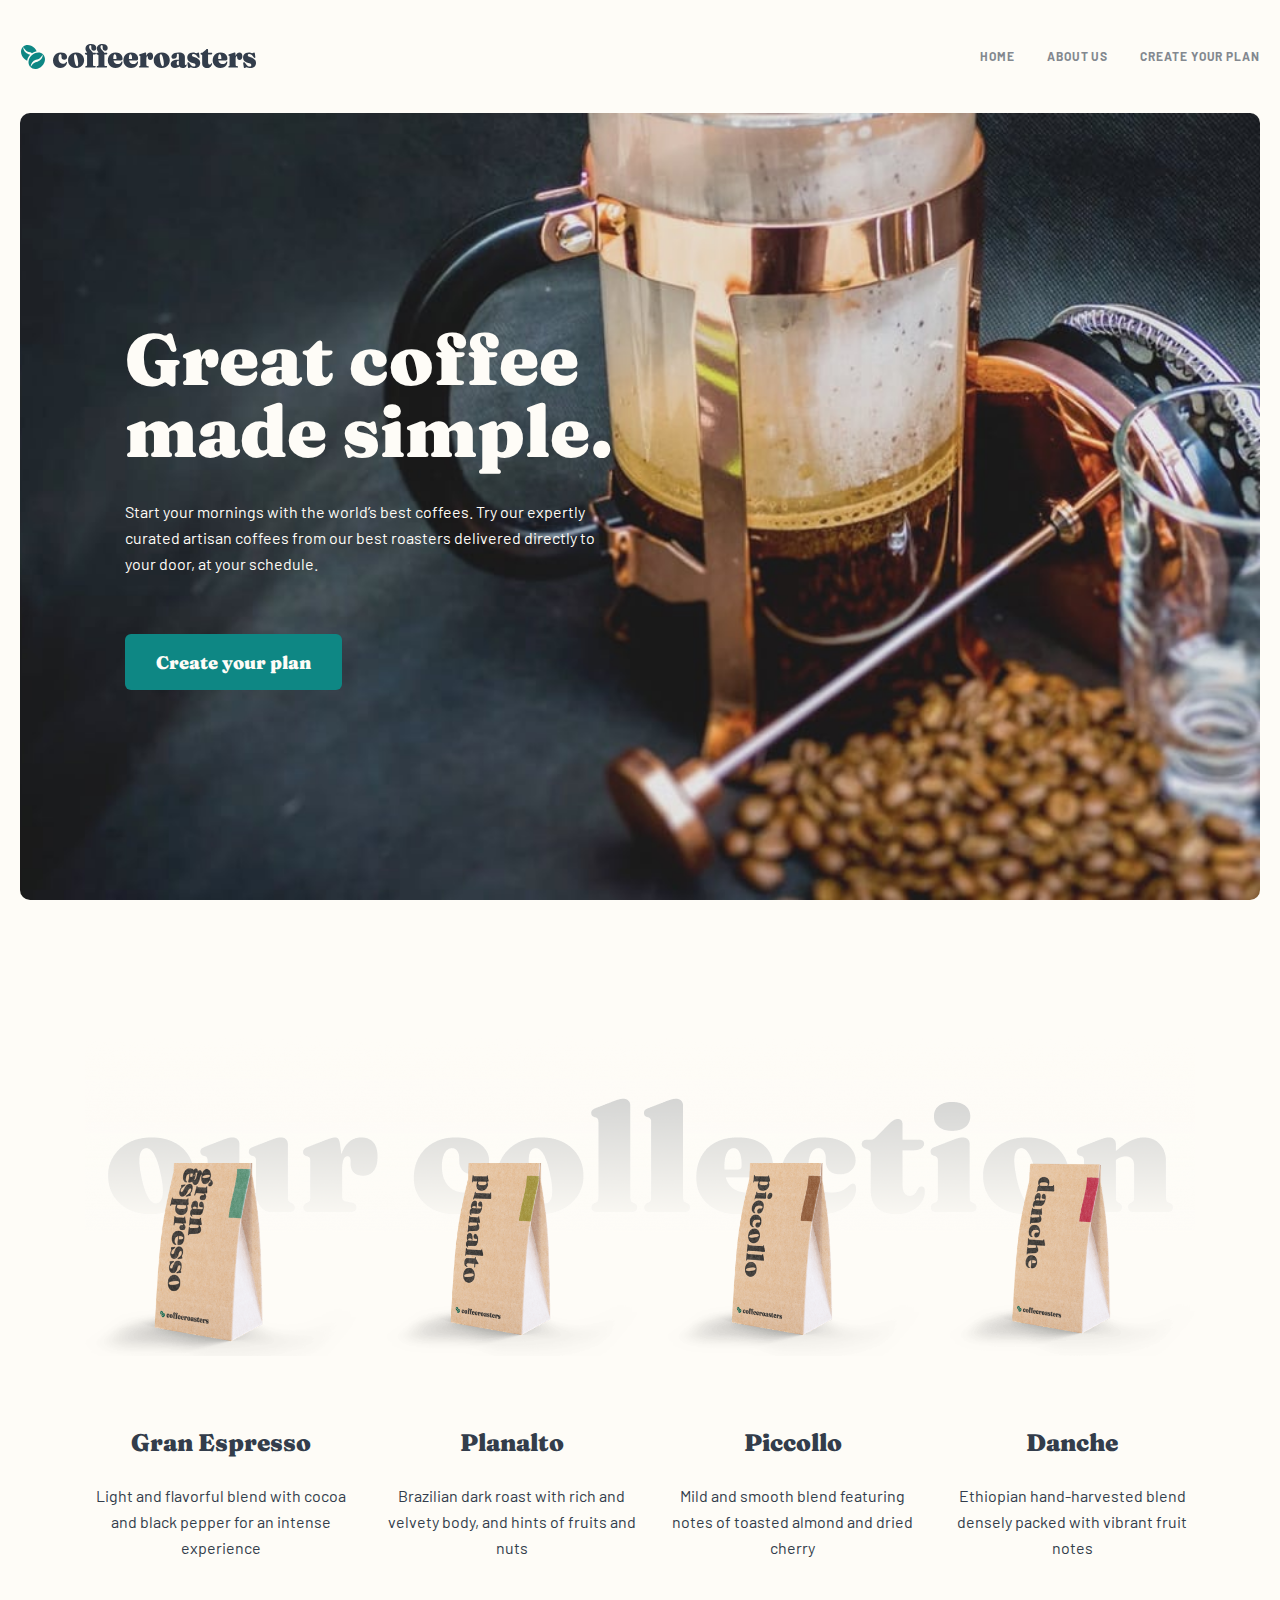
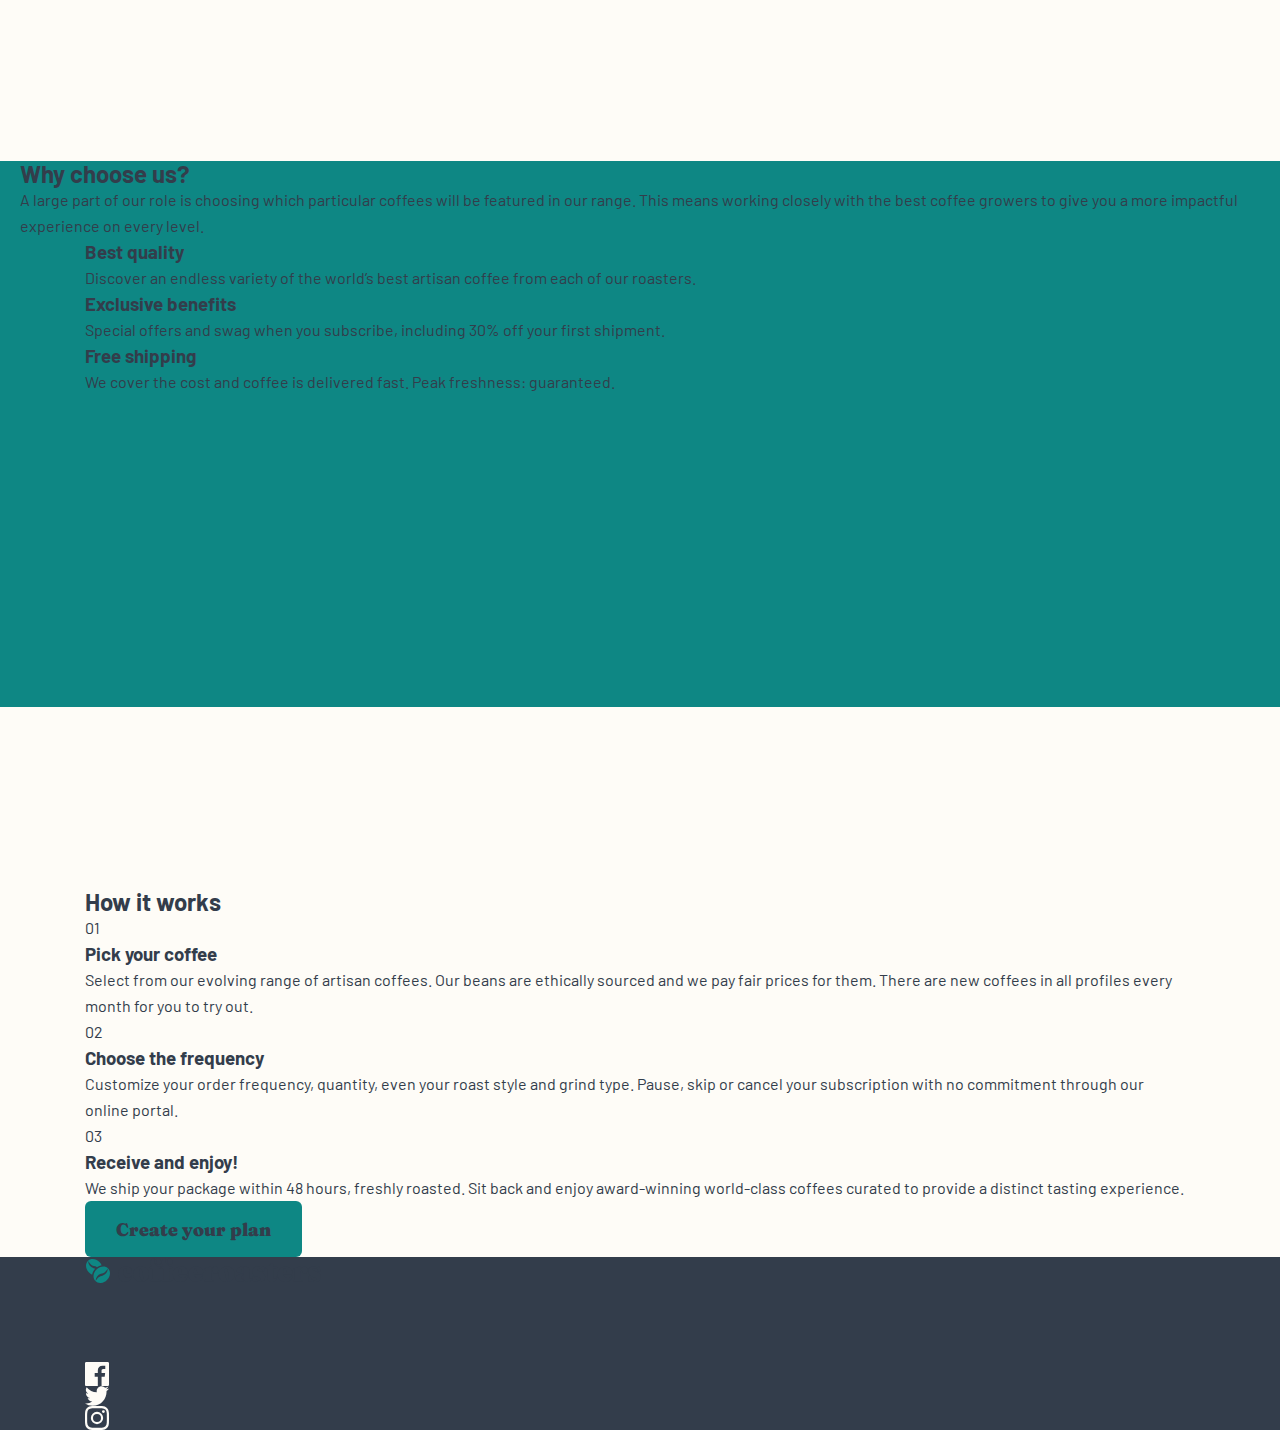
==== index.html @ e3c02602 "Початок роботи над desctop" ====
<!DOCTYPE html>
<html lang="en">
<head>
  <meta charset="UTF-8">
  <meta name="viewport" content="width=device-width, initial-scale=1.0">
  <title>Pershina Juliia | Coffeeroasters subscription site</title>
  <link rel="stylesheet" href="./css/reset.css">
  <link rel="stylesheet" href="./css/home-desctop.css">
  <link rel="stylesheet" href="./css/home-tablet.css">
  <link rel="stylesheet" href="./css/home-mobile.css">
</head>
<body>
  <header>
    <div class="header-top">
      <div><a href="#"><img src="./assets/shared/desktop/logo.svg" alt="logo coffeeroasters"></a></div>
      <nav>
        <ul>
          <li><a href="#">Home</a></li>
          <li><a href="#">About us</a></li>
          <li><a href="#">Create your plan</a></li>
        </ul>
      </nav>
    </div>
  
    <div class="header-home container-out">
      <div class="header-home-text">
        <div>
          <h1>Great coffee made simple.</h1>
        
          <p>
            Start your mornings with the world’s best coffees. Try our expertly curated artisan 
            coffees from our best roasters delivered directly to your door, at your schedule.
          </p>
        </div>
      
        <a href="#" class="button">Create your plan</a>
      </div>
    </div>
  </header>

  <main>
    <section class="collection container-in">
      <h2>Our collection</h2>
    
      <div class="collection-items">
        <div class="collection-item">
          <img src="./assets/home/desktop/image-gran-espresso.png" alt="А pack of coffee gran espresso">
          <div>
            <h3>Gran Espresso</h3>
            <p>Light and flavorful blend with cocoa and black pepper for an intense experience</p>
          </div>
        </div>
      
        <div class="collection-item">
          <img src="./assets/home/desktop/image-planalto.png" alt="А pack of coffee planalto">
          <div>
            <h3>Planalto</h3>
            <p>Brazilian dark roast with rich and velvety body, and hints of fruits and nuts</p>
          </div>
        </div>
      
        <div class="collection-item">
          <img src="./assets/home/desktop/image-piccollo.png" alt="А pack of coffee piccollo">
          <div>
            <h3>Piccollo</h3>
            <p>Mild and smooth blend featuring notes of toasted almond and dried cherry</p>
          </div>
        </div>
      
        <div class="collection-item">
          <img src="./assets/home/desktop/image-danche.png" alt="А pack of coffee danche">
          <div>
            <h3>Danche</h3>
            <p>Ethiopian hand-harvested blend densely packed with vibrant fruit notes</p>
          </div>
        </div>
      </div>
    </section>
  
    <section class="choose container-out">
      <div class="choose-head">
        <h2>Why choose us?</h2>
      
        <p>
          A large part of our role is choosing which particular coffees will be featured 
          in our range. This means working closely with the best coffee growers to give 
          you a more impactful experience on every level.
        </p>
      </div>
    
      <div class="choose-items container-in">
        <div>
          <h3>Best quality</h3>
          <p>Discover an endless variety of the world’s best artisan coffee from each of our roasters.</p>
        </div>
      
        <div>
          <h3>Exclusive benefits</h3>
          <p>Special offers and swag when you subscribe, including 30% off your first shipment.</p>
        </div>
      
        <div>
          <h3>Free shipping</h3> 
          <p>We cover the cost and coffee is delivered fast. Peak freshness: guaranteed.</p>
        </div>
      </div>
    </section>
  
    <section class="works container-in">
      <div class="works-head">
        <h2>How it works</h2>
        <div></div>
      </div>
    
      <div class="works-items">
        <div>
          <p class="item-number">01</p>
          <h3>Pick your coffee</h3>
          <p class="item-text">
            Select from our evolving range of artisan coffees. Our beans are ethically 
            sourced and we pay fair prices for them. There are new coffees in all profiles 
            every month for you to try out.
          </p>
        </div>
      
        <div>
          <p class="item-number">02</p>
          <h3>Choose the frequency</h3>
          <p class="item-text">
            Customize your order frequency, quantity, even your roast style and grind type. 
            Pause, skip or cancel your subscription with no commitment through our online portal.
          </p>
        </div>
      
        <div>
          <p class="item-number">03</p>
          <h3>Receive and enjoy!</h3>
          <p class="item-text">
            We ship your package within 48 hours, freshly roasted. Sit back and enjoy award-winning 
            world-class coffees curated to provide a distinct tasting experience.
          </p>
        </div>
      </div>
    
      <a href="#" class="button">Create your plan</a>
    </section>
  </main>

  <footer class="container-out ">
    <div class="container-in">
      <div><a href="#"><img src="./assets/shared/desktop/logo.svg" alt="logo coffeeroasters"></a></div>
      
        <ul>
          <li><a href="#">Home</a></li>
          <li><a href="#">About us</a></li>
          <li><a href="#">Create your plan</a></li>
        </ul>
  
        <div>
          <a href="#"><img src="./assets/shared/desktop/icon-facebook.svg" alt="logo facebook"></a>
          <a href="#"><img src="./assets/shared/desktop/icon-twitter.svg" alt="logo twitter"></a>
          <a href="#"><img src="./assets/shared/desktop/icon-instagram.svg" alt="logo instagram"></a>
        </div>
    </div>
  </footer>
</body>
</html>
---- css/home-desctop.css ----
:root {
  --dark_cyan: #0e8784;
  --dark_grey_blue: #333d4b;
  --pale_orange: #fdd6ba;
  --light_cream: #fefcf7;
  --grey: #83888f;
}

/* fraunces-900 - latin */
@font-face {
  font-display: swap; /* Check https://developer.mozilla.org/en-US/docs/Web/CSS/@font-face/font-display for other options. */
  font-family: 'Fraunces';
  font-style: normal;
  font-weight: 900;
  src: url('../fonts/fraunces-v32-latin-900.woff2') format('woff2'),
    /* Chrome 36+, Opera 23+, Firefox 39+, Safari 12+, iOS 10+ */
      url('../fonts/fraunces-v32-latin-900.ttf') format('truetype'); /* Chrome 4+, Firefox 3.5+, IE 9+, Safari 3.1+, iOS 4.2+, Android Browser 2.2+ */
}
/* barlow-regular - latin */
@font-face {
  font-display: swap; /* Check https://developer.mozilla.org/en-US/docs/Web/CSS/@font-face/font-display for other options. */
  font-family: 'Barlow';
  font-style: normal;
  font-weight: 400;
  src: url('../fonts/barlow-v12-latin-regular.woff2') format('woff2'),
    /* Chrome 36+, Opera 23+, Firefox 39+, Safari 12+, iOS 10+ */
      url('../fonts/barlow-v12-latin-regular.ttf') format('truetype'); /* Chrome 4+, Firefox 3.5+, IE 9+, Safari 3.1+, iOS 4.2+, Android Browser 2.2+ */
}
/* barlow-700 - latin */
@font-face {
  font-display: swap; /* Check https://developer.mozilla.org/en-US/docs/Web/CSS/@font-face/font-display for other options. */
  font-family: 'Barlow';
  font-style: normal;
  font-weight: 700;
  src: url('../fonts/barlow-v12-latin-700.woff2') format('woff2'),
    /* Chrome 36+, Opera 23+, Firefox 39+, Safari 12+, iOS 10+ */
      url('../fonts/barlow-v12-latin-700.ttf') format('truetype'); /* Chrome 4+, Firefox 3.5+, IE 9+, Safari 3.1+, iOS 4.2+, Android Browser 2.2+ */
}

body {
  font-family: 'Barlow', sans-serif;
  background-color: var(--light_cream);
  color: var(--dark_grey_blue);
  font-size: 16px;
  font-style: normal;
  font-weight: 400;
  line-height: 26px;
}

.container-out {
  max-width: 1300px;
  padding-inline: 20px;
  background: var(--dark_grey_blue);
  margin-inline: auto;
}
.container-in {
  max-width: 1110px;
  margin-inline: auto;
}
.button {
  width: 217px;
  height: 56px;
  background-color: var(--dark_cyan);
  display: flex;
  justify-content: center;
  align-items: center;
  padding-inline: 10px;
  font-family: 'Fraunces', serif;
  font-size: 18px;
  font-weight: 900;
  line-height: 25px;
  border-radius: 6px;
  border: none;
  transition: background 250ms ease-in-out, transform 150ms ease;
  &:hover,
  &:active {
    background: #66d2cf;
  }
  &:active {
    transform: scale(0.99);
  }
}

header {
  max-width: 1300px;
  padding-inline: 20px;
  margin-inline: auto;
  min-height: 100vh;
  display: flex;
  flex-direction: column;
  margin-block-end: 136px;

  .header-top {
    display: flex;
    justify-content: space-between;
    min-height: 113px;
    align-items: center;
    ul {
      display: flex;
      gap: 32px;
      li {
        color: var(--grey);
        text-transform: uppercase;
        font-size: 12px;
        font-weight: 700;
        line-height: 15px;
        letter-spacing: 0.923px;
        transition: all 0.4s ease-in-out;
        &:hover {
          color: var(--dark_grey_blue);
        }
      }
    }
  }
  .header-home {
    color: var(--light_cream);
    height: 100%;
    flex-grow: 1;
    margin-inline: 0;
    border-radius: 10px;
    background-image: url(../assets/home/desktop/image-hero-coffeepress.jpg);
    background-repeat: no-repeat;
    background-size: cover;
    background-position: right bottom;
    display: flex;
    align-items: center;
    .header-home-text {
      width: 493px;
      height: 367px;
      margin-inline-start: 85px;
      display: flex;
      flex-direction: column;
      justify-content: space-between;
      div {
        display: flex;
        gap: 32px;
        flex-direction: column;
        h1 {
          font-family: 'Fraunces', serif;
          font-size: 72px;
          font-weight: 900;
          line-height: 72px;
        }
      }
    }
  }
}

.collection {
  margin-block-end: 200px;
  background-image: url(../assets/home/desktop/our-collection.png);
  background-repeat: no-repeat;
  min-height: 525px;
  display: flex;
  flex-direction: column;
  justify-content: space-between;
  h2 {
    color: transparent;
  }
  .collection-items {
    display: flex;
    gap: 30px;
    justify-content: space-between;
    img {
      width: 295px;
      height: 193px;
      object-fit: cover;
    }
    .collection-item {
      display: flex;
      flex-direction: column;
      height: 398px;
      justify-content: space-between;
      div {
        min-height: 134px;
        display: flex;
        flex-direction: column;
        justify-content: space-between;
        align-items: center;
        h3 {
          font-family: 'Fraunces', serif;
          font-size: 24px;
          font-weight: 900;
          line-height: 32px;
        }
        p {
          text-align: center;
          text-wrap: initial;
        }
      }
    }
  }
}

.choose {
  min-height: 728px;
  background-image: linear-gradient(
    var(--dark_cyan) 75%,
    var(--light_cream) 25%
  );

}
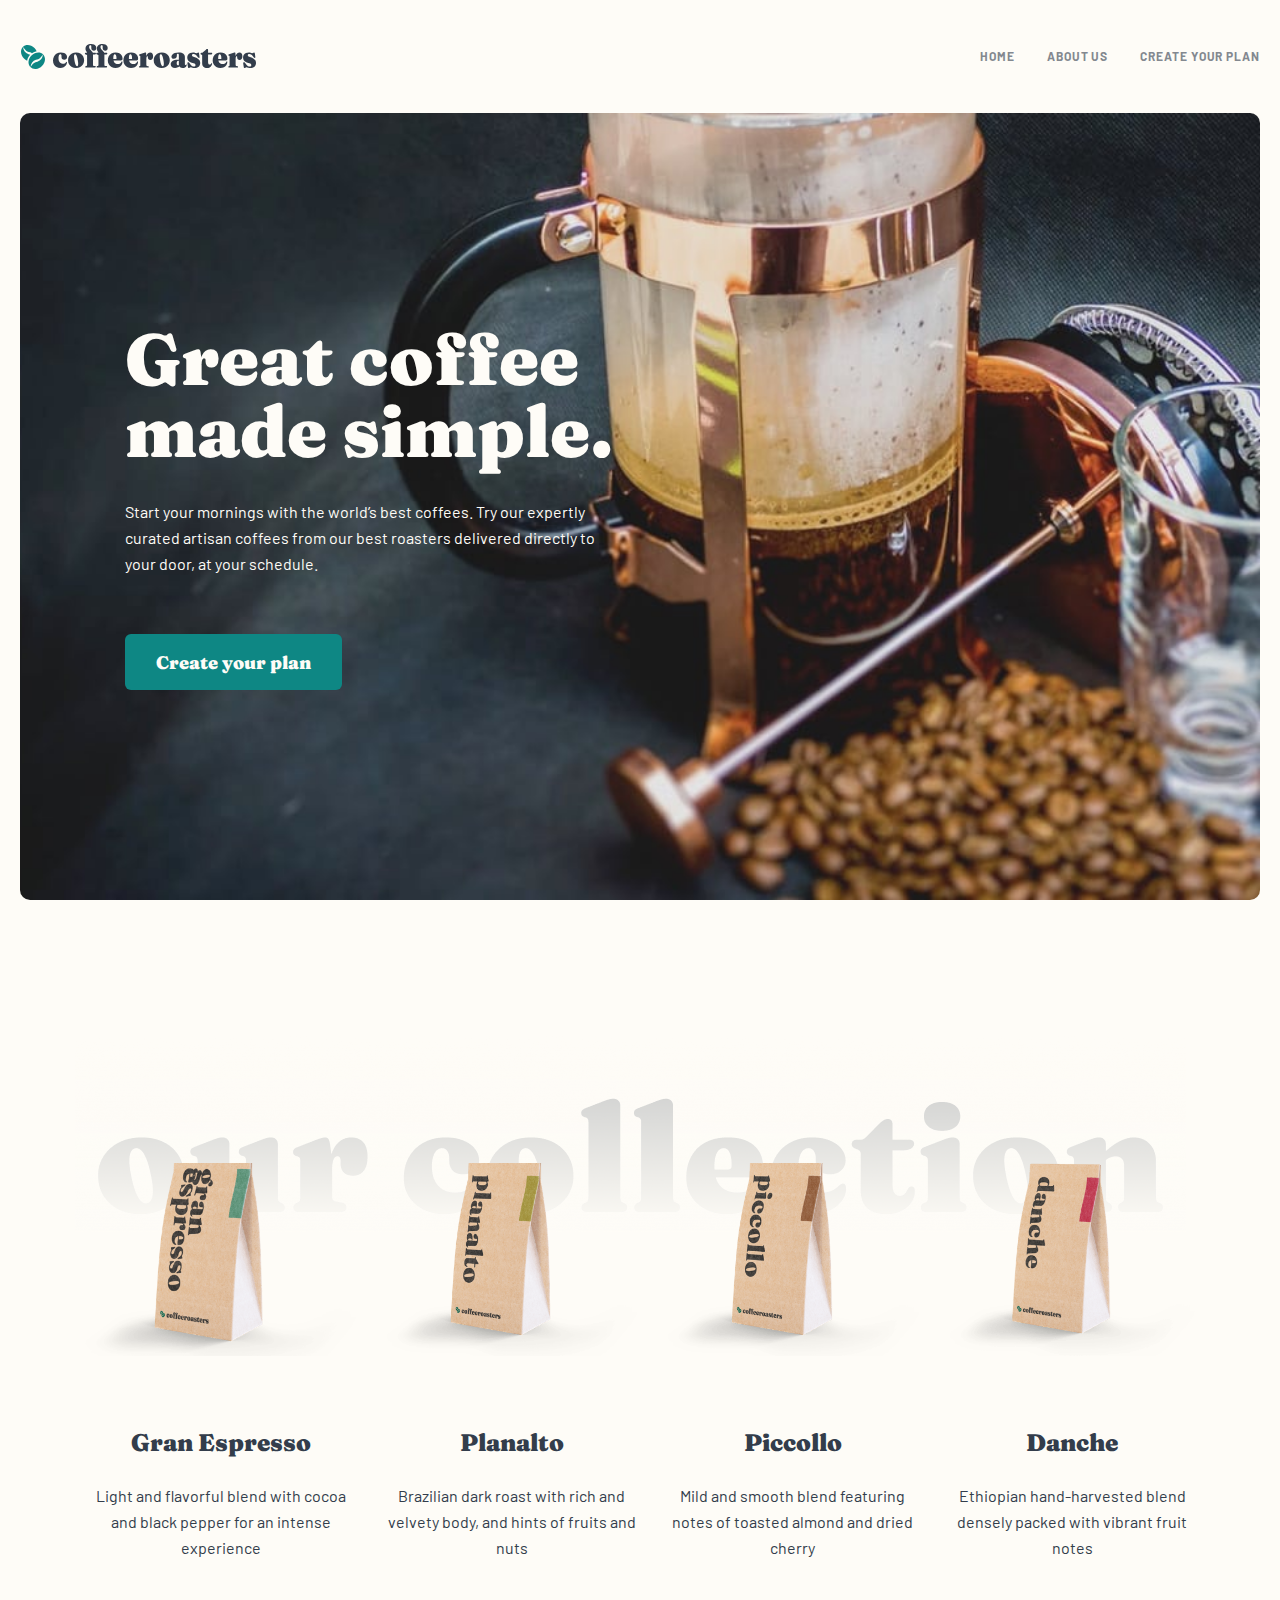
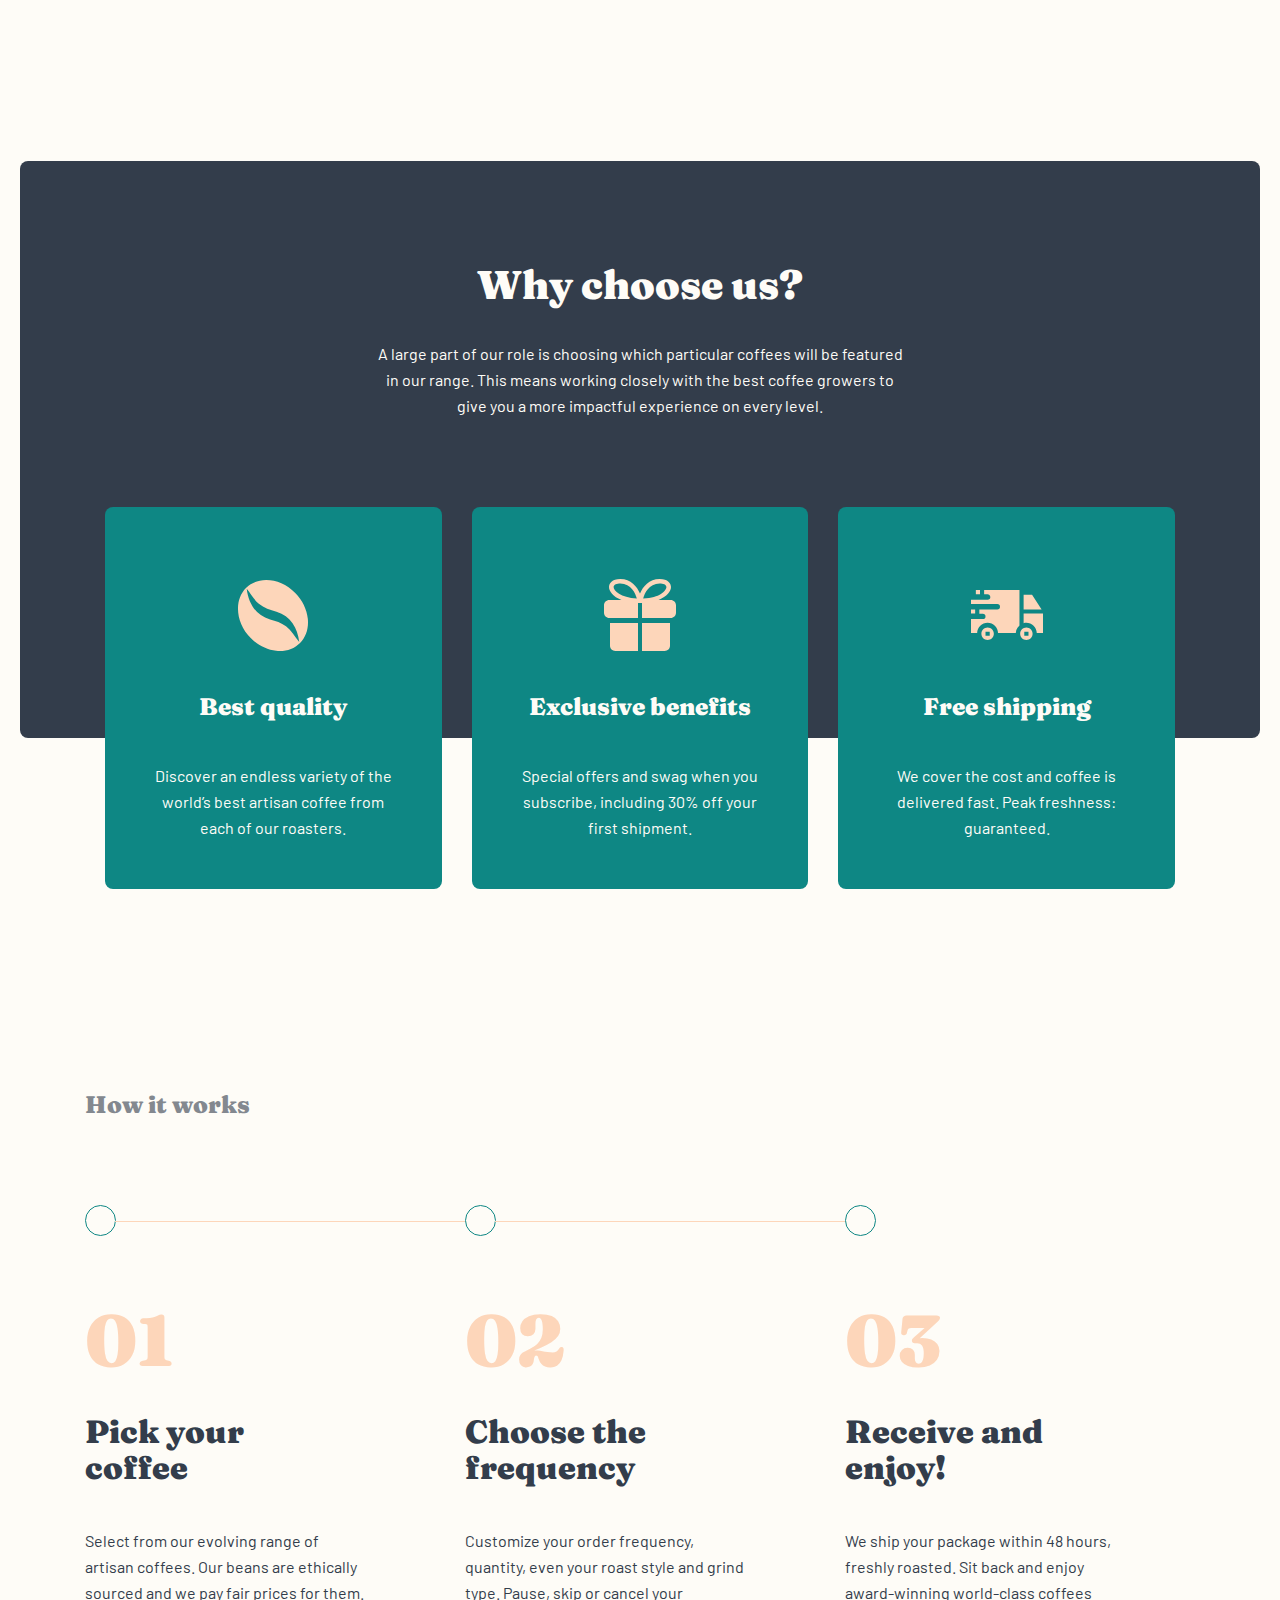
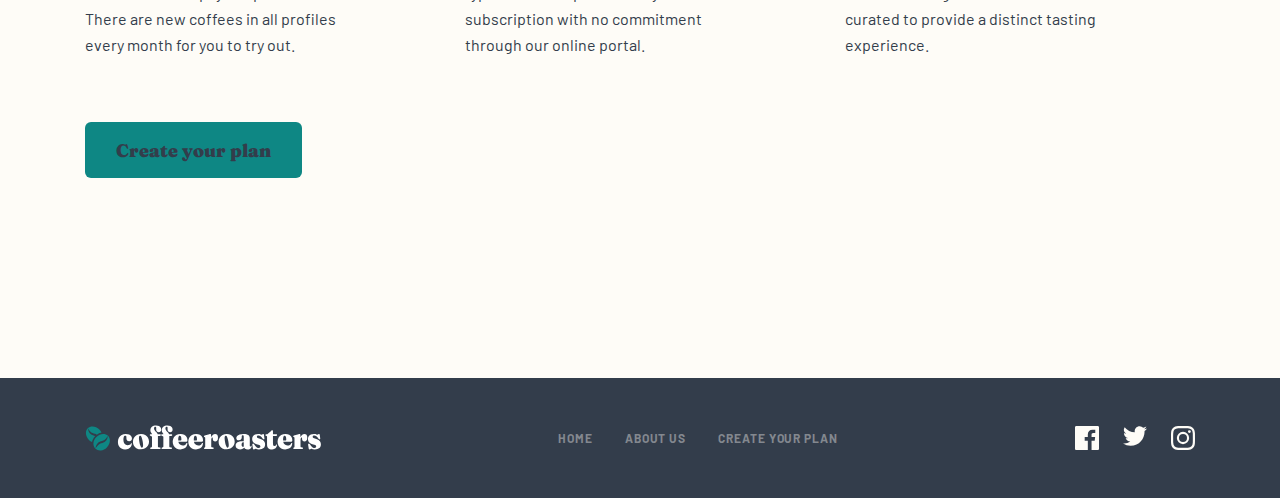
==== commit 7f79b691: "Зроблено desctop, питання в collection and footer" ====
--- a/index.html
+++ b/index.html
@@ -1,167 +1,234 @@
 <!DOCTYPE html>
 <html lang="en">
-<head>
-  <meta charset="UTF-8">
-  <meta name="viewport" content="width=device-width, initial-scale=1.0">
-  <title>Pershina Juliia | Coffeeroasters subscription site</title>
-  <link rel="stylesheet" href="./css/reset.css">
-  <link rel="stylesheet" href="./css/home-desctop.css">
-  <link rel="stylesheet" href="./css/home-tablet.css">
-  <link rel="stylesheet" href="./css/home-mobile.css">
-</head>
-<body>
-  <header>
-    <div class="header-top">
-      <div><a href="#"><img src="./assets/shared/desktop/logo.svg" alt="logo coffeeroasters"></a></div>
-      <nav>
+  <head>
+    <meta charset="UTF-8" />
+    <meta name="viewport" content="width=device-width, initial-scale=1.0" />
+    <title>Pershina Juliia | Coffeeroasters subscription site</title>
+    <link rel="stylesheet" href="./css/reset.css" />
+    <link rel="stylesheet" href="./css/home-desctop.css" />
+    <link rel="stylesheet" href="./css/home-tablet.css" />
+    <link rel="stylesheet" href="./css/home-mobile.css" />
+  </head>
+  <body>
+    <header>
+      <div class="header-top">
+        <div>
+          <a href="#"
+            ><img
+              src="./assets/shared/desktop/logo.svg"
+              alt="logo coffeeroasters"
+          /></a>
+        </div>
+        <nav>
+          <ul>
+            <li><a href="#">Home</a></li>
+            <li><a href="#">About us</a></li>
+            <li><a href="#">Create your plan</a></li>
+          </ul>
+        </nav>
+      </div>
+
+      <div class="header-home container-out">
+        <div class="header-home-text">
+          <div>
+            <h1>Great coffee made simple.</h1>
+
+            <p>
+              Start your mornings with the world’s best coffees. Try our
+              expertly curated artisan coffees from our best roasters delivered
+              directly to your door, at your schedule.
+            </p>
+          </div>
+
+          <a href="#" class="button">Create your plan</a>
+        </div>
+      </div>
+    </header>
+
+    <main>
+      <section class="collection container-in">
+        <h2>Our collection</h2>
+
+        <div class="collection-items">
+          <div class="collection-item">
+            <img
+              src="./assets/home/desktop/image-gran-espresso.png"
+              alt="А pack of coffee gran espresso"
+            />
+            <div>
+              <h3>Gran Espresso</h3>
+              <p>
+                Light and flavorful blend with cocoa and black pepper for an
+                intense experience
+              </p>
+            </div>
+          </div>
+
+          <div class="collection-item">
+            <img
+              src="./assets/home/desktop/image-planalto.png"
+              alt="А pack of coffee planalto"
+            />
+            <div>
+              <h3>Planalto</h3>
+              <p>
+                Brazilian dark roast with rich and velvety body, and hints of
+                fruits and nuts
+              </p>
+            </div>
+          </div>
+
+          <div class="collection-item">
+            <img
+              src="./assets/home/desktop/image-piccollo.png"
+              alt="А pack of coffee piccollo"
+            />
+            <div>
+              <h3>Piccollo</h3>
+              <p>
+                Mild and smooth blend featuring notes of toasted almond and
+                dried cherry
+              </p>
+            </div>
+          </div>
+
+          <div class="collection-item">
+            <img
+              src="./assets/home/desktop/image-danche.png"
+              alt="А pack of coffee danche"
+            />
+            <div>
+              <h3>Danche</h3>
+              <p>
+                Ethiopian hand-harvested blend densely packed with vibrant fruit
+                notes
+              </p>
+            </div>
+          </div>
+        </div>
+      </section>
+
+      <section class="choose container-out">
+        <div class="choose-head">
+          <h2>Why choose us?</h2>
+
+          <p>
+            A large part of our role is choosing which particular coffees will
+            be featured in our range. This means working closely with the best
+            coffee growers to give you a more impactful experience on every
+            level.
+          </p>
+        </div>
+
+        <div class="choose-items container-in">
+          <div class="best">
+            <img
+              src="./assets/home/desktop/icon-coffee-bean.svg"
+              alt="coffee-bean"
+            />
+            <h3>Best quality</h3>
+            <p>
+              Discover an endless variety of the world’s best artisan coffee
+              from each of our roasters.
+            </p>
+          </div>
+
+          <div class="exclusive">
+            <img src="./assets/home/desktop/icon-gift.svg" alt="gift" />
+            <h3>Exclusive benefits</h3>
+            <p>
+              Special offers and swag when you subscribe, including 30% off your
+              first shipment.
+            </p>
+          </div>
+
+          <div class="free">
+            <img src="./assets/home/desktop/icon-truck.svg" alt="truck" />
+            <h3>Free shipping</h3>
+            <p>
+              We cover the cost and coffee is delivered fast. Peak freshness:
+              guaranteed.
+            </p>
+          </div>
+        </div>
+      </section>
+
+      <section class="works container-in">
+        <h2>How it works</h2>
+
+        <div class="works-items">
+          <div class="works-item">
+            <div></div>
+            <p class="item-number">01</p>
+            <h3>Pick your coffee</h3>
+            <p class="item-text">
+              Select from our evolving range of artisan coffees. Our beans are
+              ethically sourced and we pay fair prices for them. There are new
+              coffees in all profiles every month for you to try out.
+            </p>
+          </div>
+
+          <div class="works-item">
+            <div></div>
+            <p class="item-number">02</p>
+            <h3>Choose the frequency</h3>
+            <p class="item-text">
+              Customize your order frequency, quantity, even your roast style
+              and grind type. Pause, skip or cancel your subscription with no
+              commitment through our online portal.
+            </p>
+          </div>
+
+          <div class="works-item">
+            <div></div>
+            <p class="item-number">03</p>
+            <h3>Receive and enjoy!</h3>
+            <p class="item-text">
+              We ship your package within 48 hours, freshly roasted. Sit back
+              and enjoy award-winning world-class coffees curated to provide a
+              distinct tasting experience.
+            </p>
+          </div>
+        </div>
+
+        <a href="#" class="button">Create your plan</a>
+      </section>
+    </main>
+
+    <footer class="container-out"> 
+      <div class="footer container-in">
+        <div class="logo">
+          <a href="#"
+            ><img
+              src="./assets/shared/desktop/logo-footer.svg"
+              alt="logo coffeeroasters"
+          /></a>
+        </div>
+
         <ul>
           <li><a href="#">Home</a></li>
           <li><a href="#">About us</a></li>
           <li><a href="#">Create your plan</a></li>
         </ul>
-      </nav>
-    </div>
-  
-    <div class="header-home container-out">
-      <div class="header-home-text">
-        <div>
-          <h1>Great coffee made simple.</h1>
-        
-          <p>
-            Start your mornings with the world’s best coffees. Try our expertly curated artisan 
-            coffees from our best roasters delivered directly to your door, at your schedule.
-          </p>
-        </div>
-      
-        <a href="#" class="button">Create your plan</a>
+
+        <div class="icons">
+          <a href="#"
+            ><img class="icon"
+              src="./assets/shared/desktop/icon-facebook.svg"
+              alt="logo facebook"
+          /></a>
+          <a href="#"
+            ><img
+              src="./assets/shared/desktop/icon-twitter.svg"
+              alt="logo twitter"
+          /></a>
+          <a href="#"
+            ><img
+              src="./assets/shared/desktop/icon-instagram.svg"
+              alt="logo instagram"
+          /></a>
+        </div>
       </div>
-    </div>
-  </header>
-
-  <main>
-    <section class="collection container-in">
-      <h2>Our collection</h2>
-    
-      <div class="collection-items">
-        <div class="collection-item">
-          <img src="./assets/home/desktop/image-gran-espresso.png" alt="А pack of coffee gran espresso">
-          <div>
-            <h3>Gran Espresso</h3>
-            <p>Light and flavorful blend with cocoa and black pepper for an intense experience</p>
-          </div>
-        </div>
-      
-        <div class="collection-item">
-          <img src="./assets/home/desktop/image-planalto.png" alt="А pack of coffee planalto">
-          <div>
-            <h3>Planalto</h3>
-            <p>Brazilian dark roast with rich and velvety body, and hints of fruits and nuts</p>
-          </div>
-        </div>
-      
-        <div class="collection-item">
-          <img src="./assets/home/desktop/image-piccollo.png" alt="А pack of coffee piccollo">
-          <div>
-            <h3>Piccollo</h3>
-            <p>Mild and smooth blend featuring notes of toasted almond and dried cherry</p>
-          </div>
-        </div>
-      
-        <div class="collection-item">
-          <img src="./assets/home/desktop/image-danche.png" alt="А pack of coffee danche">
-          <div>
-            <h3>Danche</h3>
-            <p>Ethiopian hand-harvested blend densely packed with vibrant fruit notes</p>
-          </div>
-        </div>
-      </div>
-    </section>
-  
-    <section class="choose container-out">
-      <div class="choose-head">
-        <h2>Why choose us?</h2>
-      
-        <p>
-          A large part of our role is choosing which particular coffees will be featured 
-          in our range. This means working closely with the best coffee growers to give 
-          you a more impactful experience on every level.
-        </p>
-      </div>
-    
-      <div class="choose-items container-in">
-        <div>
-          <h3>Best quality</h3>
-          <p>Discover an endless variety of the world’s best artisan coffee from each of our roasters.</p>
-        </div>
-      
-        <div>
-          <h3>Exclusive benefits</h3>
-          <p>Special offers and swag when you subscribe, including 30% off your first shipment.</p>
-        </div>
-      
-        <div>
-          <h3>Free shipping</h3> 
-          <p>We cover the cost and coffee is delivered fast. Peak freshness: guaranteed.</p>
-        </div>
-      </div>
-    </section>
-  
-    <section class="works container-in">
-      <div class="works-head">
-        <h2>How it works</h2>
-        <div></div>
-      </div>
-    
-      <div class="works-items">
-        <div>
-          <p class="item-number">01</p>
-          <h3>Pick your coffee</h3>
-          <p class="item-text">
-            Select from our evolving range of artisan coffees. Our beans are ethically 
-            sourced and we pay fair prices for them. There are new coffees in all profiles 
-            every month for you to try out.
-          </p>
-        </div>
-      
-        <div>
-          <p class="item-number">02</p>
-          <h3>Choose the frequency</h3>
-          <p class="item-text">
-            Customize your order frequency, quantity, even your roast style and grind type. 
-            Pause, skip or cancel your subscription with no commitment through our online portal.
-          </p>
-        </div>
-      
-        <div>
-          <p class="item-number">03</p>
-          <h3>Receive and enjoy!</h3>
-          <p class="item-text">
-            We ship your package within 48 hours, freshly roasted. Sit back and enjoy award-winning 
-            world-class coffees curated to provide a distinct tasting experience.
-          </p>
-        </div>
-      </div>
-    
-      <a href="#" class="button">Create your plan</a>
-    </section>
-  </main>
-
-  <footer class="container-out ">
-    <div class="container-in">
-      <div><a href="#"><img src="./assets/shared/desktop/logo.svg" alt="logo coffeeroasters"></a></div>
-      
-        <ul>
-          <li><a href="#">Home</a></li>
-          <li><a href="#">About us</a></li>
-          <li><a href="#">Create your plan</a></li>
-        </ul>
-  
-        <div>
-          <a href="#"><img src="./assets/shared/desktop/icon-facebook.svg" alt="logo facebook"></a>
-          <a href="#"><img src="./assets/shared/desktop/icon-twitter.svg" alt="logo twitter"></a>
-          <a href="#"><img src="./assets/shared/desktop/icon-instagram.svg" alt="logo instagram"></a>
-        </div>
-    </div>
-  </footer>
-</body>
-</html>+    </footer>
+  </body>
+</html>
--- a/css/home-desctop.css
+++ b/css/home-desctop.css
@@ -54,7 +54,8 @@
   margin-inline: auto;
 }
 .container-in {
-  max-width: 1110px;
+  max-width: 1130px;
+  padding-inline: 10px;
   margin-inline: auto;
 }
 .button {
@@ -194,9 +195,176 @@
 
 .choose {
   min-height: 728px;
-  background-image: linear-gradient(
-    var(--dark_cyan) 75%,
-    var(--light_cream) 25%
-  );
-
-}
+  background: var(--light_cream);
+  margin-block-end: 200px;
+  color: var(--light_cream);
+  position: relative;
+  margin-block-end: 200px;
+  .choose-head {
+    background: var(--dark_grey_blue);
+    height: 577px;
+    border-radius: 8px;
+    text-align: center;
+    h2 {
+      padding-block-start: 100px;
+      padding-block-end: 32px;
+      font-family: 'Fraunces', serif;
+      font-size: 40px;
+      font-weight: 900;
+      line-height: 48px;
+    }
+    p {
+      display: block;
+      max-width: 540px;
+      margin-inline: auto;
+    }
+  }
+  .choose-items {
+    display: flex;
+    min-height: 151px;
+    width: 100%;
+    gap: 30px;
+    padding-inline: 30px;
+    position: absolute;
+    z-index: 2;
+    left: 50%;
+    transform: translateX(-50%);
+    bottom: 0;
+    justify-content: space-evenly;
+    div {
+      background-color: var(--dark_cyan);
+      width: 350px;
+      min-height: 382px;
+      padding: 72px 48px 48px;
+      display: flex;
+      flex-direction: column;
+      justify-content: space-between;
+      align-items: center;
+      border-radius: 8px;
+      img {
+        width: 72px;
+        height: 72px;
+        object-fit: contain;
+      }
+      h3 {
+        font-family: 'Fraunces', serif;
+        font-size: 24px;
+        font-weight: 900;
+        line-height: 32px;
+      }
+      p {
+        text-align: center;
+      }
+    }
+  }
+}
+
+.works {
+  min-height: 682px;
+  display: flex;
+  flex-direction: column;
+  gap: 64px;
+  padding-block-end: 200px;
+  h2 {
+    color: var(--grey);
+    font-family: 'Fraunces', serif;
+    font-size: 24px;
+    font-weight: 900;
+    line-height: 32px;
+    margin-block-end: 20px;
+  }
+  .works-items {
+    display: flex;
+    justify-content: start;
+    .works-item {
+      width: 380px;
+      height: 453px;
+      padding-inline-end: 95px;
+      display: flex;
+      flex-direction: column;
+      justify-content: space-between;
+      overflow: hidden;
+      div {
+        width: 31px;
+        height: 31px;
+        flex-shrink: 0;
+        border: 1px solid var(--dark_cyan);
+        border-radius: 50%;
+        position: relative;
+        margin-block-end: 30px;
+        &::after {
+          content: '';
+          position: absolute;
+          width: 450px;
+          height: 1px;
+          background-color: var(--pale_orange);
+          top: 50%;
+          left: 100%;
+        }
+      }
+      &:last-child {
+        div::after {
+          display: none;
+        }
+      }
+      .item-number {
+        color: var(--pale_orange);
+        font-family: 'Fraunces', serif;
+        font-size: 72px;
+        font-weight: 900;
+        line-height: 72px;
+      }
+      h3 {
+        width: 255px;
+        padding-block-end: 4px;
+        color: var(--dark_grey_blue);
+        font-family: 'Fraunces', serif;
+        font-size: 32px;
+        font-weight: 900;
+        line-height: 36px;
+      }
+      .item-text {
+        text-wrap: initial;
+      }
+      &:last-child {
+        width: 285px;
+        padding: 0;
+      }
+    }
+  }
+}
+
+.footer {
+  display: flex;
+  color: var(--light_cream);
+  justify-content: space-between;
+  align-items: center;
+  min-height: 120px;
+  ul {
+    display: flex;
+    gap: 32px;
+    li {
+      color: var(--grey);
+      text-transform: uppercase;
+      font-size: 12px;
+      font-weight: 700;
+      line-height: 15px;
+      letter-spacing: 0.923px;
+      transition: all 0.4s ease-in-out;
+      &:hover {
+        color: var(--light_cream);
+      }
+    }
+  }
+  .icons {
+    display: flex;
+    gap: 24px;
+    .icon {
+      fill: aqua;
+    }
+  }
+}
+transition: all 0.5s ease-in-out;
+&:hover {
+  opacity: 0.6;
+}
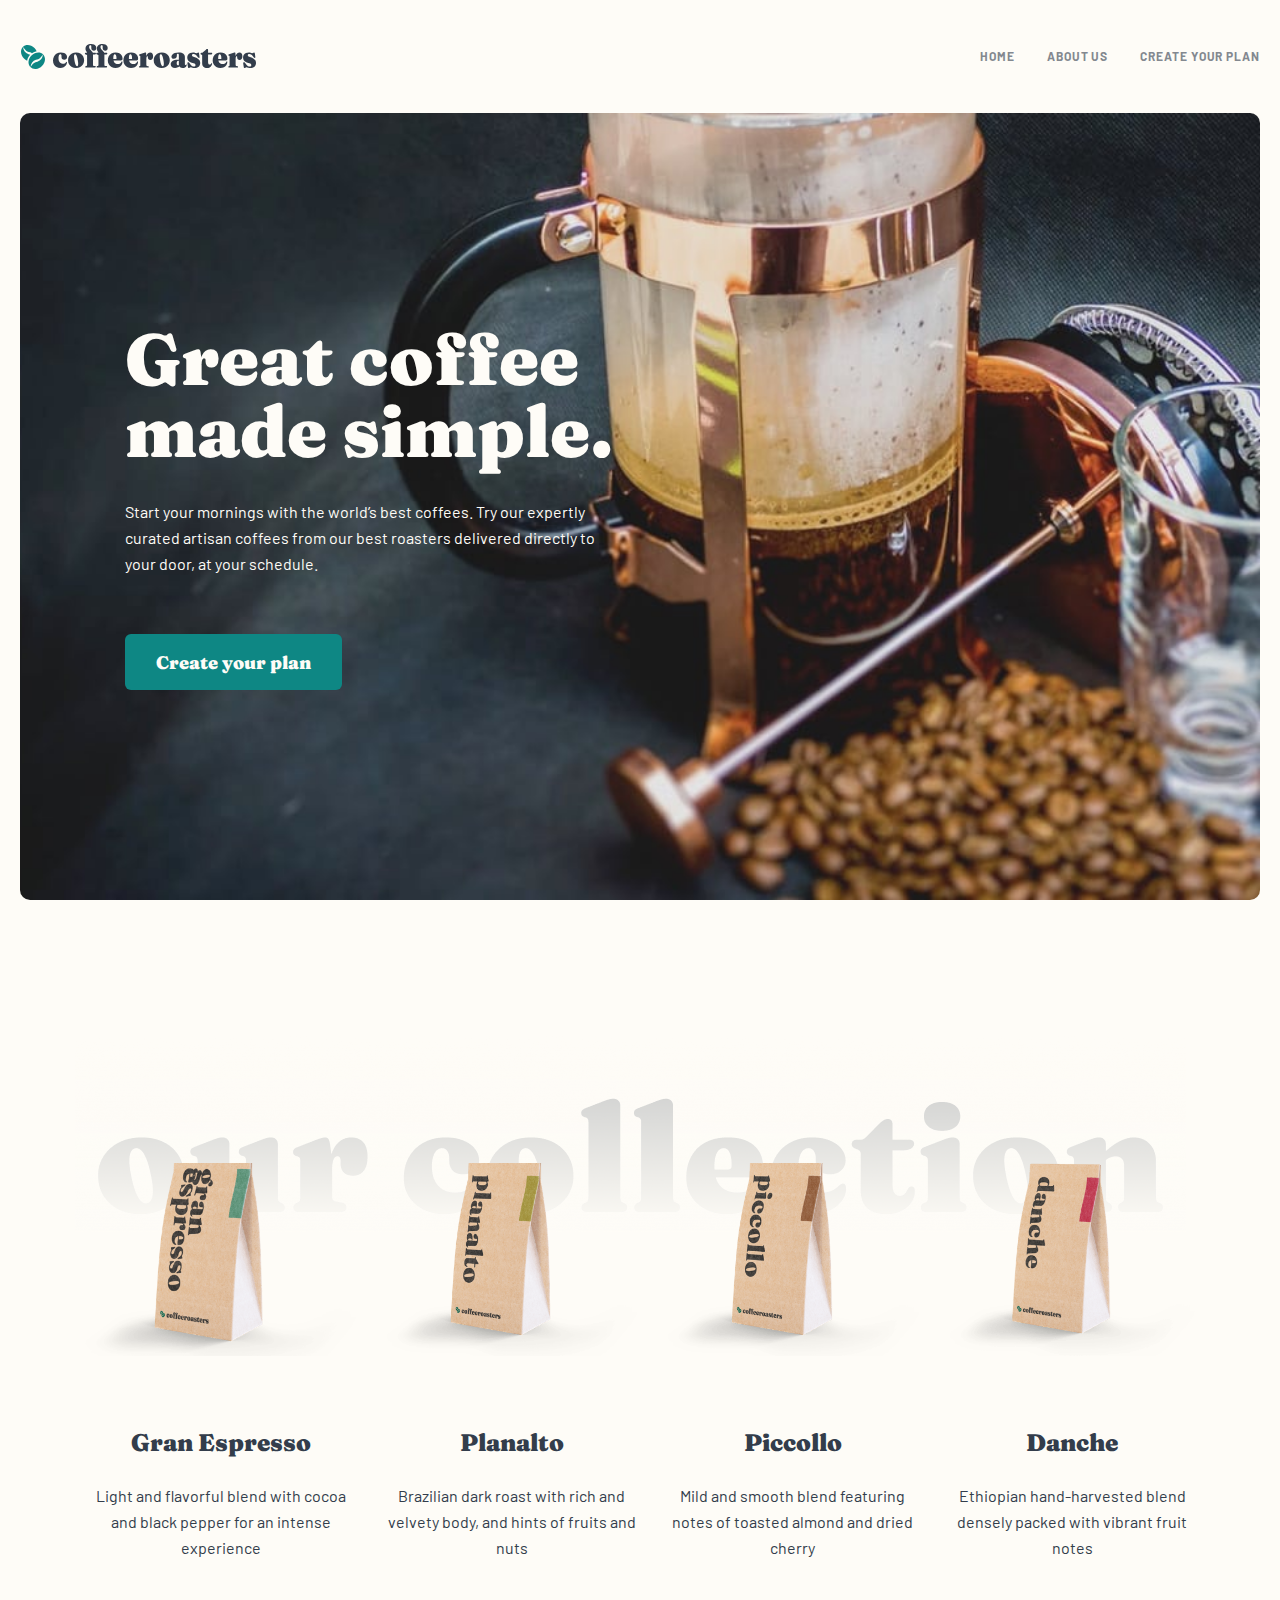
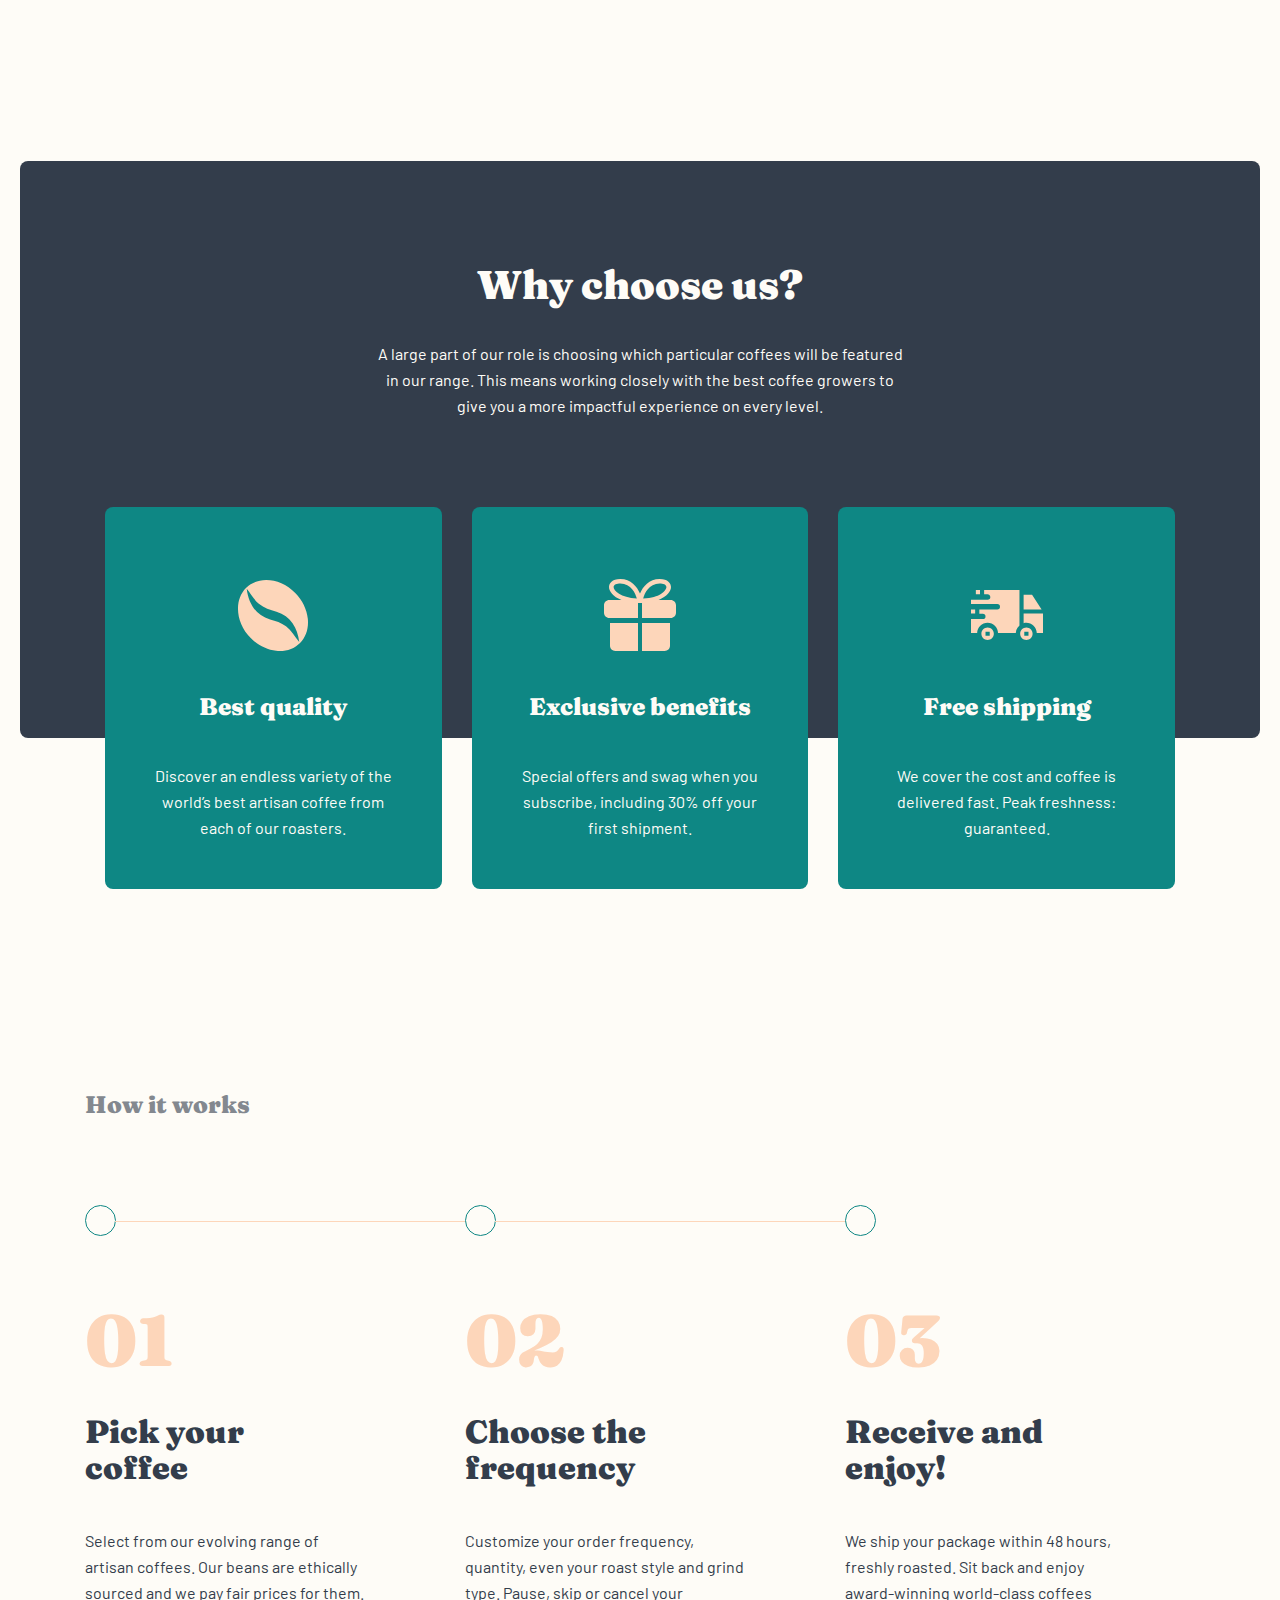
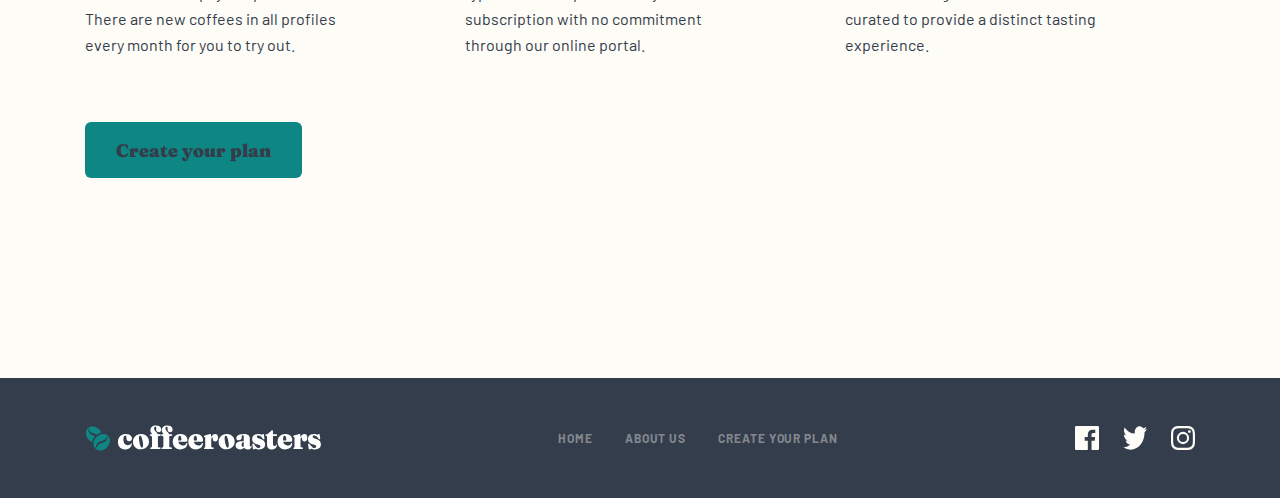
==== commit 7e7b900a: "Зроблено desctop, питання в footer" ====
--- a/index.html
+++ b/index.html
@@ -218,12 +218,12 @@
               alt="logo facebook"
           /></a>
           <a href="#"
-            ><img
+            ><img class="icon"
               src="./assets/shared/desktop/icon-twitter.svg"
               alt="logo twitter"
           /></a>
           <a href="#"
-            ><img
+            ><img class="icon"
               src="./assets/shared/desktop/icon-instagram.svg"
               alt="logo instagram"
           /></a>
--- a/css/home-desctop.css
+++ b/css/home-desctop.css
@@ -359,8 +359,21 @@
   .icons {
     display: flex;
     gap: 24px;
-    .icon {
-      fill: aqua;
+    a {
+      .icon {
+        position: relative;
+        width: 24px;
+        height: 24px;
+      }
+      .icon::after {
+        content: '';
+        position: absolute;
+        width: 24px;
+        height: 24px;
+        background: var(--pale_orange);
+        top: 0;
+        left: 0;
+      }
     }
   }
 }
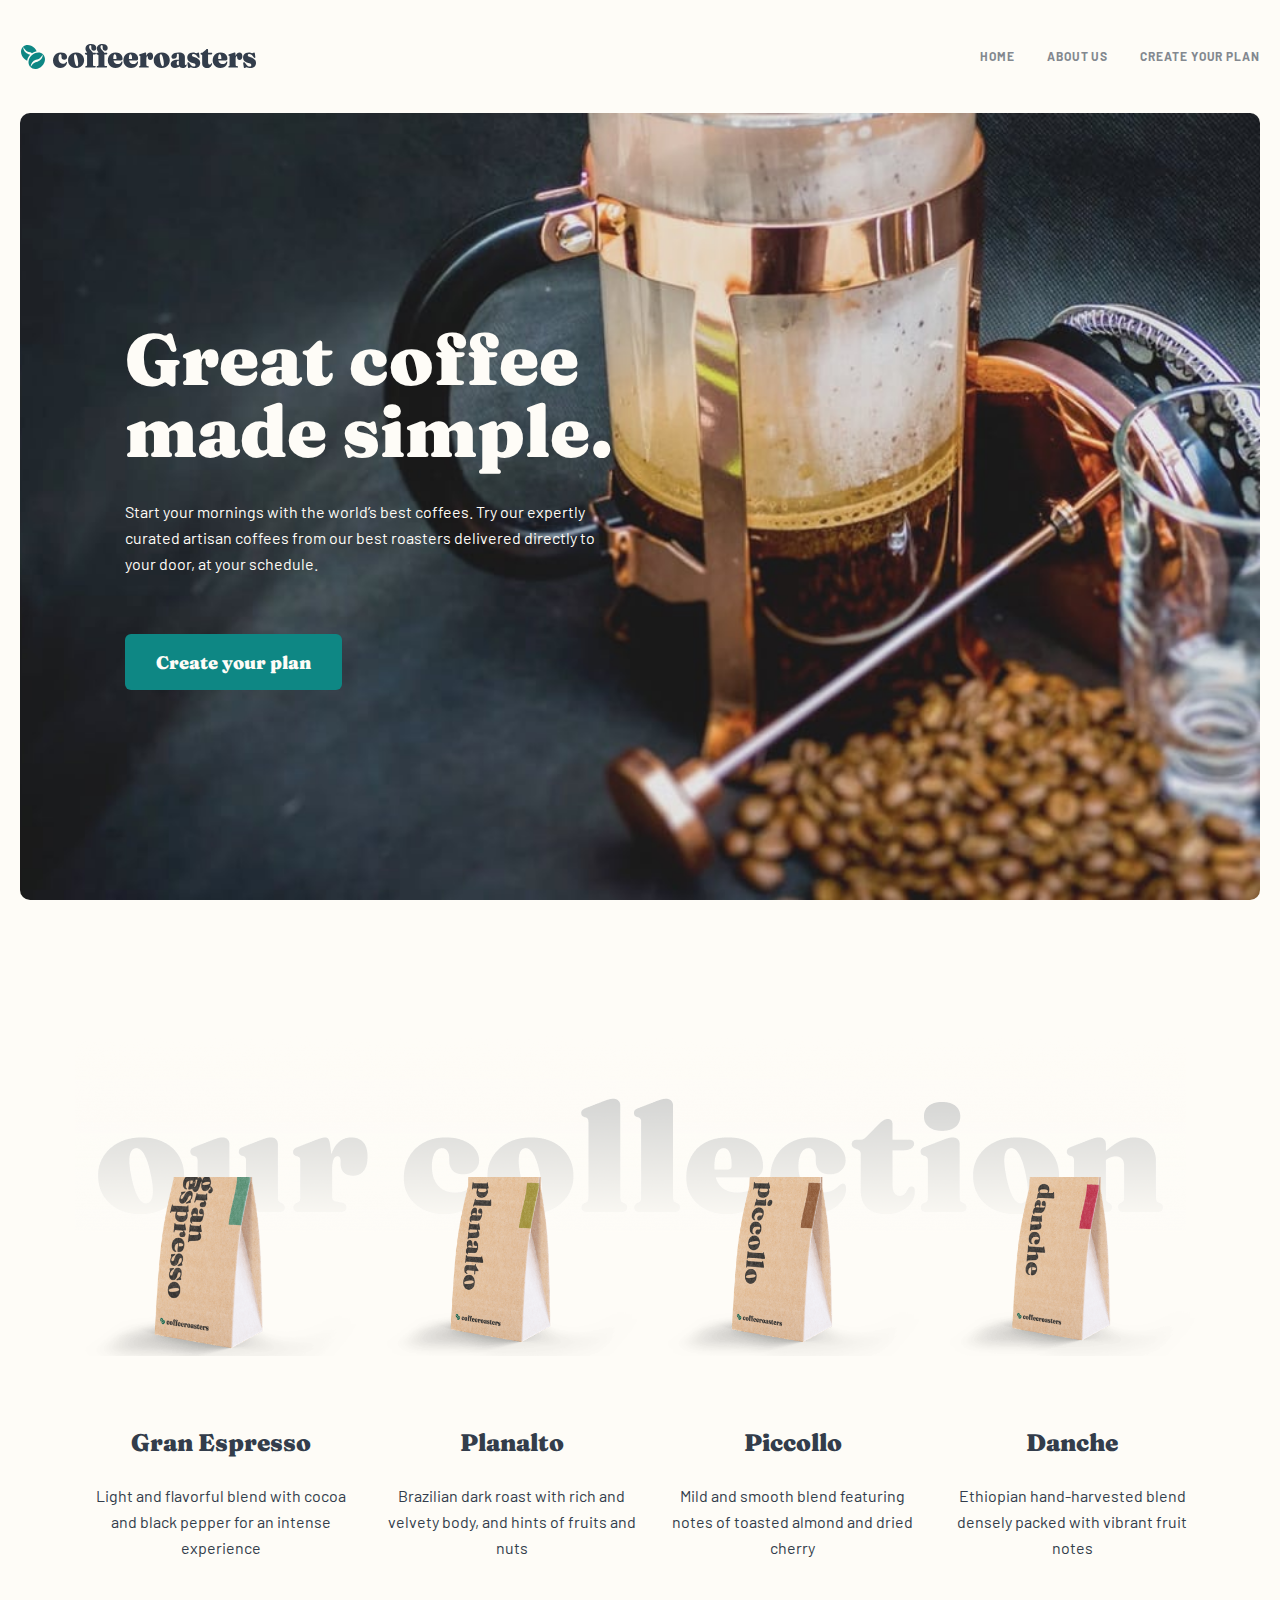
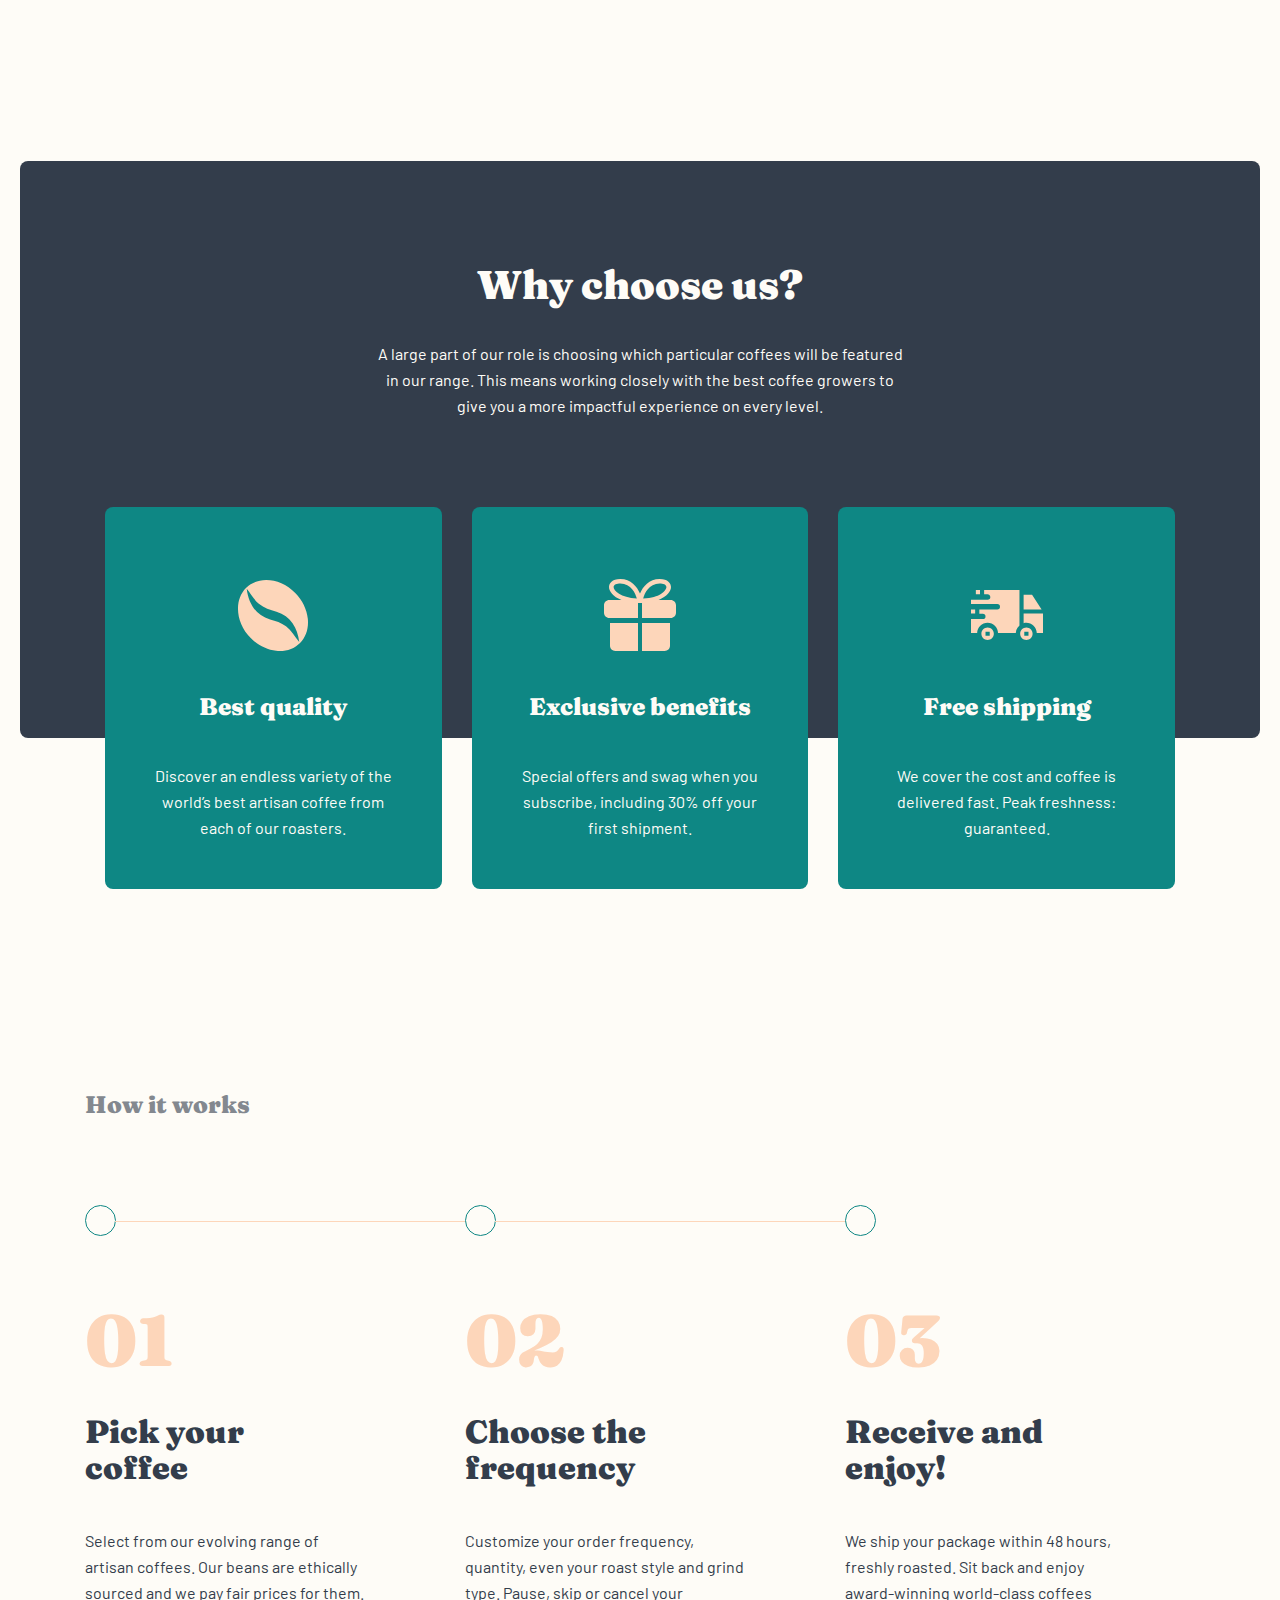
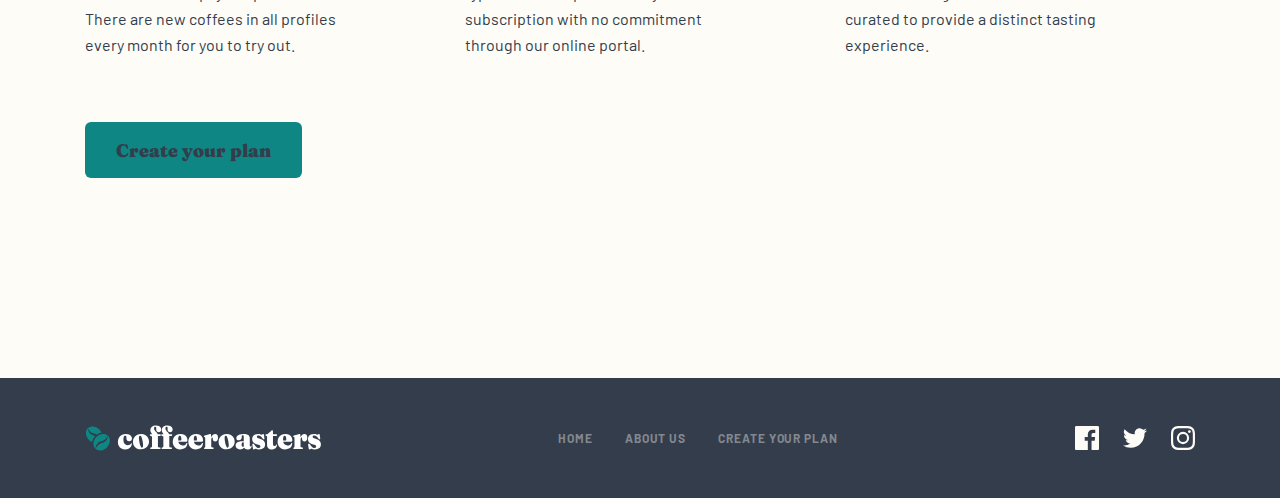
==== commit 9c541f65: "Готовий desctop" ====
--- a/index.html
+++ b/index.html
@@ -5,6 +5,7 @@
     <meta name="viewport" content="width=device-width, initial-scale=1.0" />
     <title>Pershina Juliia | Coffeeroasters subscription site</title>
     <link rel="stylesheet" href="./css/reset.css" />
+    
     <link rel="stylesheet" href="./css/home-desctop.css" />
     <link rel="stylesheet" href="./css/home-tablet.css" />
     <link rel="stylesheet" href="./css/home-mobile.css" />
@@ -213,20 +214,11 @@
 
         <div class="icons">
           <a href="#"
-            ><img class="icon"
-              src="./assets/shared/desktop/icon-facebook.svg"
-              alt="logo facebook"
-          /></a>
-          <a href="#"
-            ><img class="icon"
-              src="./assets/shared/desktop/icon-twitter.svg"
-              alt="logo twitter"
-          /></a>
-          <a href="#"
-            ><img class="icon"
-              src="./assets/shared/desktop/icon-instagram.svg"
-              alt="logo instagram"
-          /></a>
+            ><svg xmlns="http://www.w3.org/2000/svg" width="24" height="24"><path fill="#FEFCF7" d="M22.675 0H1.325C.593 0 0 .593 0 1.325v21.351C0 23.407.593 24 1.325 24H12.82v-9.294H9.692v-3.622h3.128V8.413c0-3.1 1.893-4.788 4.659-4.788 1.325 0 2.463.099 2.795.143v3.24l-1.918.001c-1.504 0-1.795.715-1.795 1.763v2.313h3.587l-.467 3.622h-3.12V24h6.116c.73 0 1.323-.593 1.323-1.325V1.325C24 .593 23.407 0 22.675 0z"/></svg></a>
+          <a href="#"
+            ><svg xmlns="http://www.w3.org/2000/svg" width="24" height="20"><path fill="#FEFCF7" d="M24 2.557a9.83 9.83 0 01-2.828.775A4.932 4.932 0 0023.337.608a9.864 9.864 0 01-3.127 1.195A4.916 4.916 0 0016.616.248c-3.179 0-5.515 2.966-4.797 6.045A13.978 13.978 0 011.671 1.149a4.93 4.93 0 001.523 6.574 4.903 4.903 0 01-2.229-.616c-.054 2.281 1.581 4.415 3.949 4.89a4.935 4.935 0 01-2.224.084 4.928 4.928 0 004.6 3.419A9.9 9.9 0 010 17.54a13.94 13.94 0 007.548 2.212c9.142 0 14.307-7.721 13.995-14.646A10.025 10.025 0 0024 2.557z"/></svg></a>
+          <a href="#"
+            ><svg xmlns="http://www.w3.org/2000/svg" width="24" height="24"><path fill="#FEFCF7" d="M12 2.163c3.204 0 3.584.012 4.85.07 3.252.148 4.771 1.691 4.919 4.919.058 1.265.069 1.645.069 4.849 0 3.205-.012 3.584-.069 4.849-.149 3.225-1.664 4.771-4.919 4.919-1.266.058-1.644.07-4.85.07-3.204 0-3.584-.012-4.849-.07-3.26-.149-4.771-1.699-4.919-4.92-.058-1.265-.07-1.644-.07-4.849 0-3.204.013-3.583.07-4.849.149-3.227 1.664-4.771 4.919-4.919 1.266-.057 1.645-.069 4.849-.069zM12 0C8.741 0 8.333.014 7.053.072 2.695.272.273 2.69.073 7.052.014 8.333 0 8.741 0 12c0 3.259.014 3.668.072 4.948.2 4.358 2.618 6.78 6.98 6.98C8.333 23.986 8.741 24 12 24c3.259 0 3.668-.014 4.948-.072 4.354-.2 6.782-2.618 6.979-6.98.059-1.28.073-1.689.073-4.948 0-3.259-.014-3.667-.072-4.947-.196-4.354-2.617-6.78-6.979-6.98C15.668.014 15.259 0 12 0zm0 5.838a6.162 6.162 0 100 12.324 6.162 6.162 0 000-12.324zM12 16a4 4 0 110-8 4 4 0 010 8zm6.406-11.845a1.44 1.44 0 100 2.881 1.44 1.44 0 000-2.881z"/></svg></a>
         </div>
       </div>
     </footer>
--- a/css/home-desctop.css
+++ b/css/home-desctop.css
@@ -163,6 +163,7 @@
     gap: 30px;
     justify-content: space-between;
     img {
+      padding-block-start: 14px;
       width: 295px;
       height: 193px;
       object-fit: cover;
@@ -251,6 +252,7 @@
         font-size: 24px;
         font-weight: 900;
         line-height: 32px;
+        text-align: center;
       }
       p {
         text-align: center;
@@ -358,26 +360,20 @@
   }
   .icons {
     display: flex;
+    justify-content: center;
+    align-items: center;
     gap: 24px;
     a {
       .icon {
-        position: relative;
         width: 24px;
         height: 24px;
       }
-      .icon::after {
-        content: '';
-        position: absolute;
-        width: 24px;
-        height: 24px;
-        background: var(--pale_orange);
-        top: 0;
-        left: 0;
-      }
-    }
-  }
-}
-transition: all 0.5s ease-in-out;
-&:hover {
-  opacity: 0.6;
-}
+      path {
+        transition: all 0.5s ease-in-out;
+      }
+      &:hover path {
+        fill: var(--pale_orange);
+      }
+    }
+  }
+}
--- a/css/home-tablet.css
+++ b/css/home-tablet.css
@@ -0,0 +1,5 @@
+@media (max-width: 820px) {
+    .collection-items {
+        flex-direction: column;
+    }
+}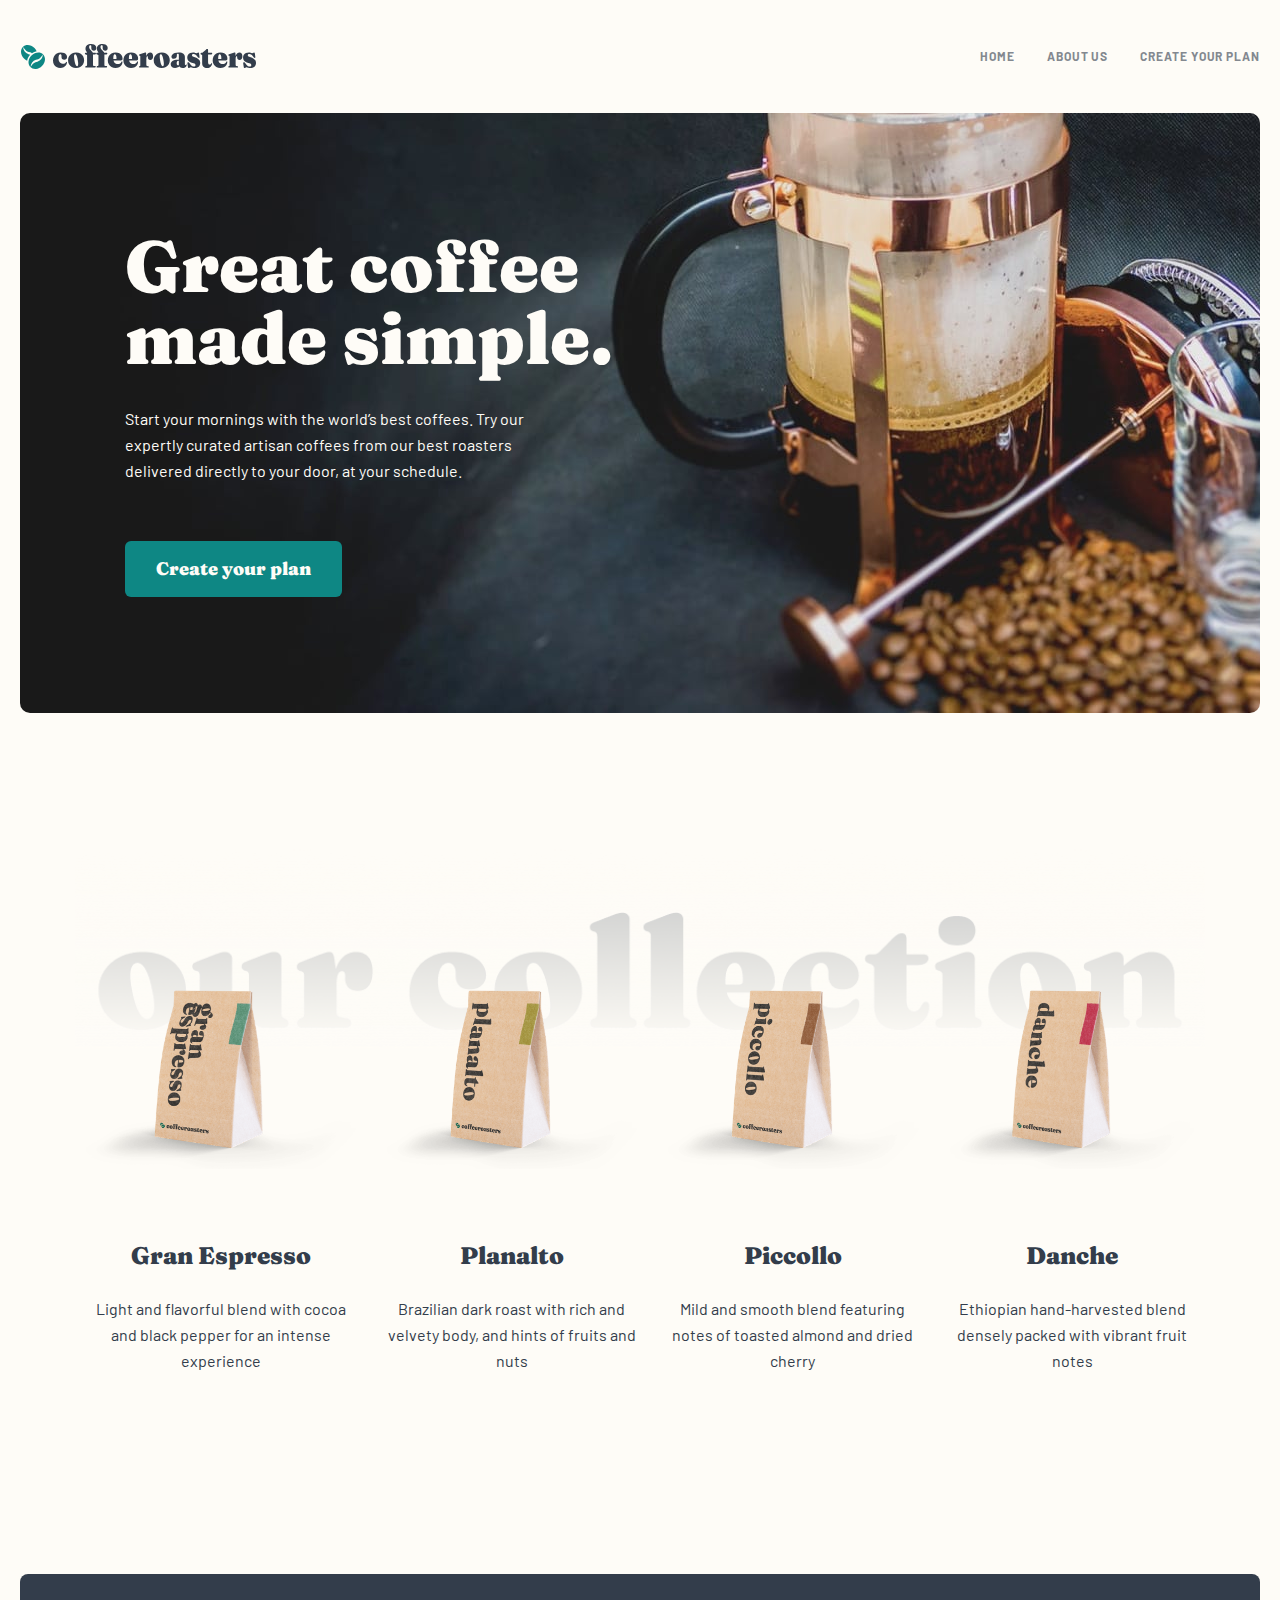
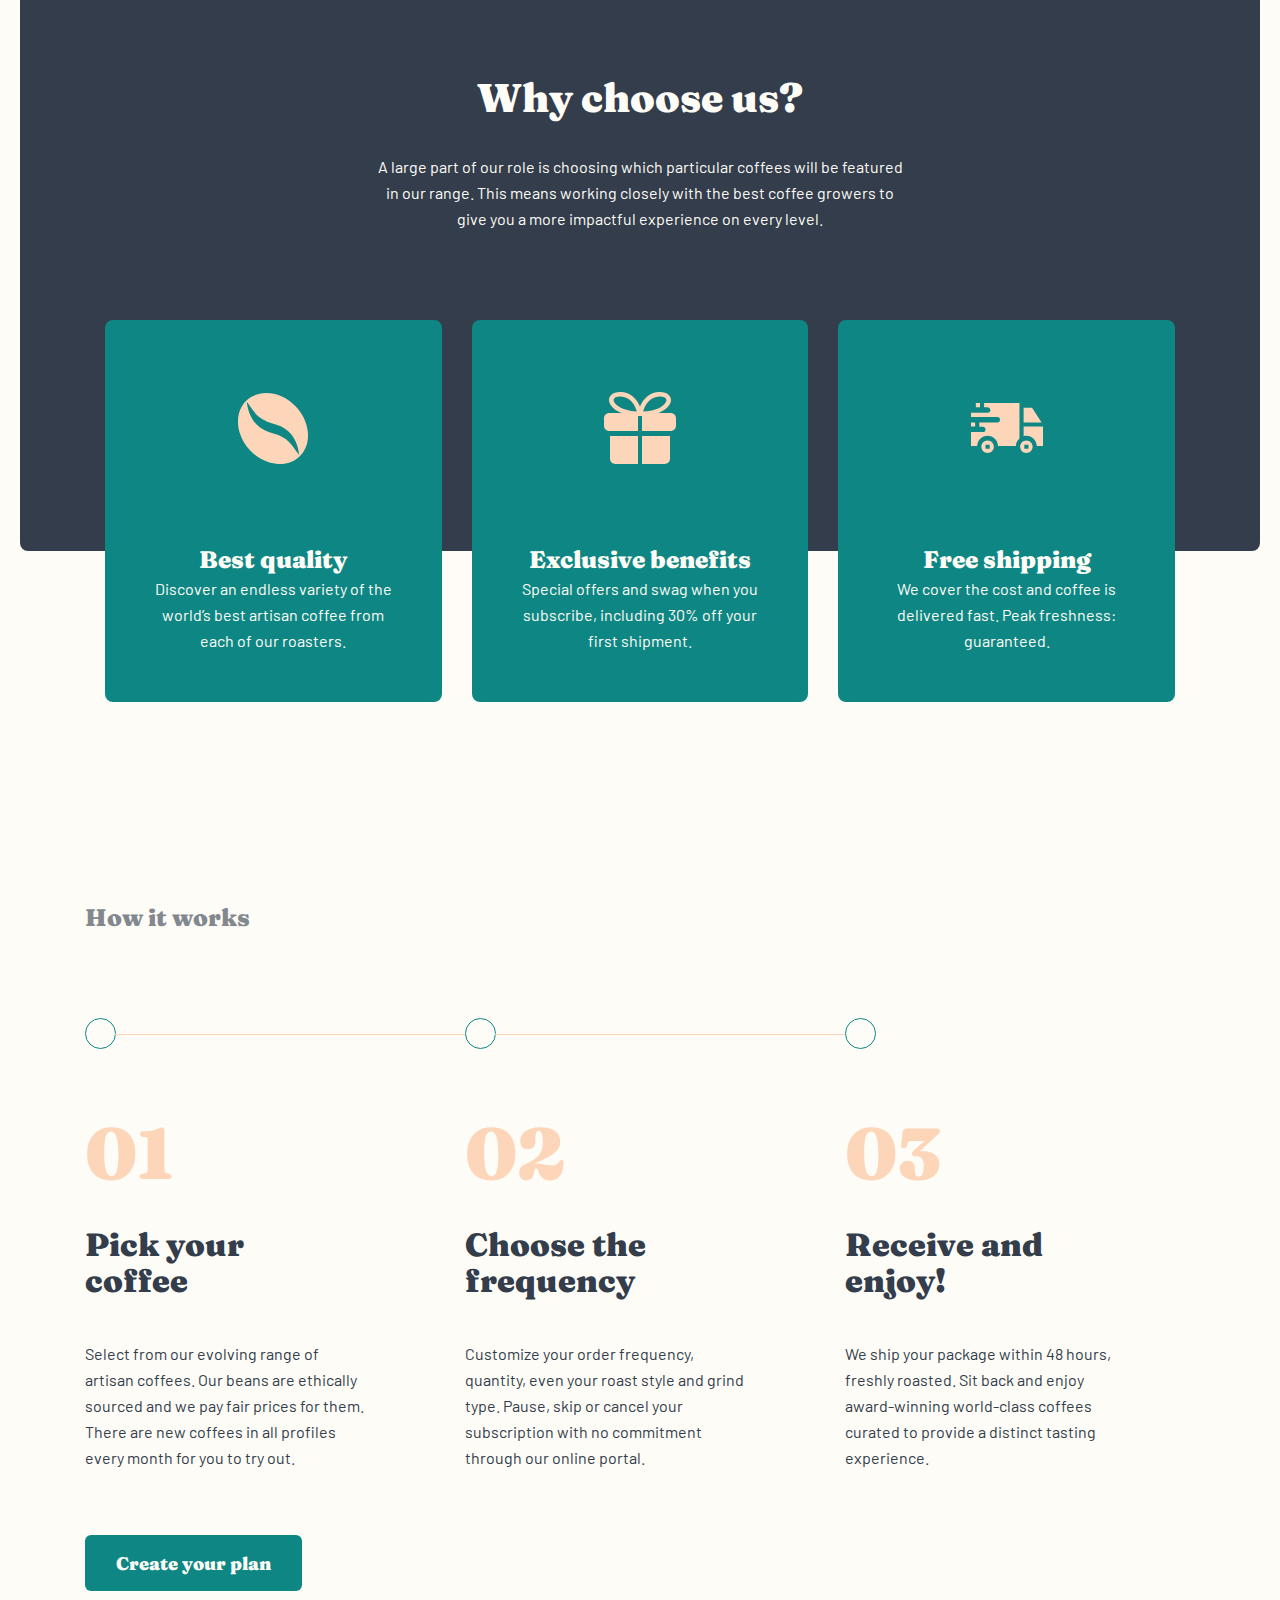
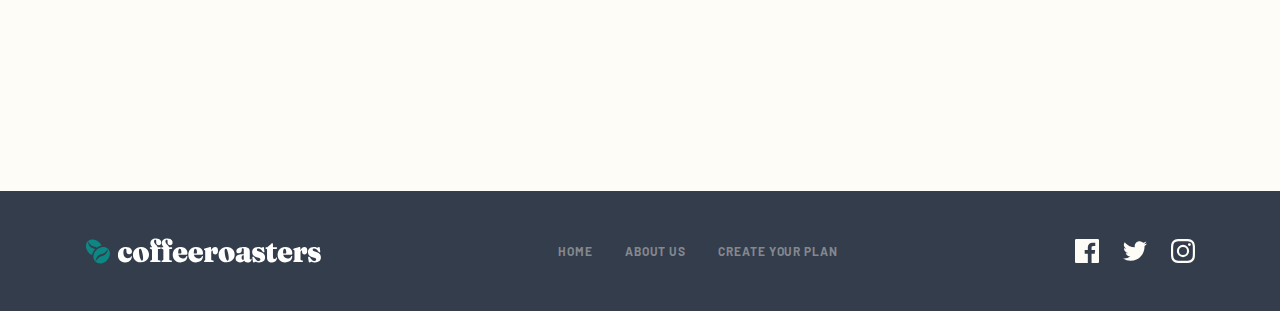
==== commit 3ee32622: "Завершений index.html" ====
--- a/index.html
+++ b/index.html
@@ -5,7 +5,7 @@
     <meta name="viewport" content="width=device-width, initial-scale=1.0" />
     <title>Pershina Juliia | Coffeeroasters subscription site</title>
     <link rel="stylesheet" href="./css/reset.css" />
-    
+
     <link rel="stylesheet" href="./css/home-desctop.css" />
     <link rel="stylesheet" href="./css/home-tablet.css" />
     <link rel="stylesheet" href="./css/home-mobile.css" />
@@ -21,11 +21,15 @@
           /></a>
         </div>
         <nav>
-          <ul>
-            <li><a href="#">Home</a></li>
-            <li><a href="#">About us</a></li>
-            <li><a href="#">Create your plan</a></li>
-          </ul>
+          <input type="checkbox" id="menu" />
+          <label for="menu">
+            <div class="burger"></div>
+            <ul>
+              <li><a href="#">Home</a></li>
+              <li><a href="#">About us</a></li>
+              <li><a href="#">Create your plan</a></li>
+            </ul>
+          </label>
         </nav>
       </div>
 
@@ -122,34 +126,40 @@
         </div>
 
         <div class="choose-items container-in">
-          <div class="best">
+          <div class="choose-items-inner">
             <img
               src="./assets/home/desktop/icon-coffee-bean.svg"
               alt="coffee-bean"
             />
-            <h3>Best quality</h3>
-            <p>
-              Discover an endless variety of the world’s best artisan coffee
-              from each of our roasters.
-            </p>
-          </div>
-
-          <div class="exclusive">
+            <div class="choose-items-text">
+              <h3>Best quality</h3>
+              <p>
+                Discover an endless variety of the world’s best artisan coffee
+                from each of our roasters.
+              </p>
+            </div>
+          </div>
+
+          <div class="choose-items-inner">
             <img src="./assets/home/desktop/icon-gift.svg" alt="gift" />
-            <h3>Exclusive benefits</h3>
-            <p>
-              Special offers and swag when you subscribe, including 30% off your
-              first shipment.
-            </p>
-          </div>
-
-          <div class="free">
+            <div class="choose-items-text">
+              <h3>Exclusive benefits</h3>
+              <p>
+                Special offers and swag when you subscribe, including 30% off
+                your first shipment.
+              </p>
+            </div>
+          </div>
+
+          <div class="choose-items-inner">
             <img src="./assets/home/desktop/icon-truck.svg" alt="truck" />
-            <h3>Free shipping</h3>
-            <p>
-              We cover the cost and coffee is delivered fast. Peak freshness:
-              guaranteed.
-            </p>
+            <div class="choose-items-text">
+              <h3>Free shipping</h3>
+              <p>
+                We cover the cost and coffee is delivered fast. Peak freshness:
+                guaranteed.
+              </p>
+            </div>
           </div>
         </div>
       </section>
@@ -196,7 +206,7 @@
       </section>
     </main>
 
-    <footer class="container-out"> 
+    <footer class="container-out">
       <div class="footer container-in">
         <div class="logo">
           <a href="#"
@@ -214,11 +224,26 @@
 
         <div class="icons">
           <a href="#"
-            ><svg xmlns="http://www.w3.org/2000/svg" width="24" height="24"><path fill="#FEFCF7" d="M22.675 0H1.325C.593 0 0 .593 0 1.325v21.351C0 23.407.593 24 1.325 24H12.82v-9.294H9.692v-3.622h3.128V8.413c0-3.1 1.893-4.788 4.659-4.788 1.325 0 2.463.099 2.795.143v3.24l-1.918.001c-1.504 0-1.795.715-1.795 1.763v2.313h3.587l-.467 3.622h-3.12V24h6.116c.73 0 1.323-.593 1.323-1.325V1.325C24 .593 23.407 0 22.675 0z"/></svg></a>
-          <a href="#"
-            ><svg xmlns="http://www.w3.org/2000/svg" width="24" height="20"><path fill="#FEFCF7" d="M24 2.557a9.83 9.83 0 01-2.828.775A4.932 4.932 0 0023.337.608a9.864 9.864 0 01-3.127 1.195A4.916 4.916 0 0016.616.248c-3.179 0-5.515 2.966-4.797 6.045A13.978 13.978 0 011.671 1.149a4.93 4.93 0 001.523 6.574 4.903 4.903 0 01-2.229-.616c-.054 2.281 1.581 4.415 3.949 4.89a4.935 4.935 0 01-2.224.084 4.928 4.928 0 004.6 3.419A9.9 9.9 0 010 17.54a13.94 13.94 0 007.548 2.212c9.142 0 14.307-7.721 13.995-14.646A10.025 10.025 0 0024 2.557z"/></svg></a>
-          <a href="#"
-            ><svg xmlns="http://www.w3.org/2000/svg" width="24" height="24"><path fill="#FEFCF7" d="M12 2.163c3.204 0 3.584.012 4.85.07 3.252.148 4.771 1.691 4.919 4.919.058 1.265.069 1.645.069 4.849 0 3.205-.012 3.584-.069 4.849-.149 3.225-1.664 4.771-4.919 4.919-1.266.058-1.644.07-4.85.07-3.204 0-3.584-.012-4.849-.07-3.26-.149-4.771-1.699-4.919-4.92-.058-1.265-.07-1.644-.07-4.849 0-3.204.013-3.583.07-4.849.149-3.227 1.664-4.771 4.919-4.919 1.266-.057 1.645-.069 4.849-.069zM12 0C8.741 0 8.333.014 7.053.072 2.695.272.273 2.69.073 7.052.014 8.333 0 8.741 0 12c0 3.259.014 3.668.072 4.948.2 4.358 2.618 6.78 6.98 6.98C8.333 23.986 8.741 24 12 24c3.259 0 3.668-.014 4.948-.072 4.354-.2 6.782-2.618 6.979-6.98.059-1.28.073-1.689.073-4.948 0-3.259-.014-3.667-.072-4.947-.196-4.354-2.617-6.78-6.979-6.98C15.668.014 15.259 0 12 0zm0 5.838a6.162 6.162 0 100 12.324 6.162 6.162 0 000-12.324zM12 16a4 4 0 110-8 4 4 0 010 8zm6.406-11.845a1.44 1.44 0 100 2.881 1.44 1.44 0 000-2.881z"/></svg></a>
+            ><svg xmlns="http://www.w3.org/2000/svg" width="24" height="24">
+              <path
+                fill="#FEFCF7"
+                d="M22.675 0H1.325C.593 0 0 .593 0 1.325v21.351C0 23.407.593 24 1.325 24H12.82v-9.294H9.692v-3.622h3.128V8.413c0-3.1 1.893-4.788 4.659-4.788 1.325 0 2.463.099 2.795.143v3.24l-1.918.001c-1.504 0-1.795.715-1.795 1.763v2.313h3.587l-.467 3.622h-3.12V24h6.116c.73 0 1.323-.593 1.323-1.325V1.325C24 .593 23.407 0 22.675 0z"
+              /></svg
+          ></a>
+          <a href="#"
+            ><svg xmlns="http://www.w3.org/2000/svg" width="24" height="20">
+              <path
+                fill="#FEFCF7"
+                d="M24 2.557a9.83 9.83 0 01-2.828.775A4.932 4.932 0 0023.337.608a9.864 9.864 0 01-3.127 1.195A4.916 4.916 0 0016.616.248c-3.179 0-5.515 2.966-4.797 6.045A13.978 13.978 0 011.671 1.149a4.93 4.93 0 001.523 6.574 4.903 4.903 0 01-2.229-.616c-.054 2.281 1.581 4.415 3.949 4.89a4.935 4.935 0 01-2.224.084 4.928 4.928 0 004.6 3.419A9.9 9.9 0 010 17.54a13.94 13.94 0 007.548 2.212c9.142 0 14.307-7.721 13.995-14.646A10.025 10.025 0 0024 2.557z"
+              /></svg
+          ></a>
+          <a href="#"
+            ><svg xmlns="http://www.w3.org/2000/svg" width="24" height="24">
+              <path
+                fill="#FEFCF7"
+                d="M12 2.163c3.204 0 3.584.012 4.85.07 3.252.148 4.771 1.691 4.919 4.919.058 1.265.069 1.645.069 4.849 0 3.205-.012 3.584-.069 4.849-.149 3.225-1.664 4.771-4.919 4.919-1.266.058-1.644.07-4.85.07-3.204 0-3.584-.012-4.849-.07-3.26-.149-4.771-1.699-4.919-4.92-.058-1.265-.07-1.644-.07-4.849 0-3.204.013-3.583.07-4.849.149-3.227 1.664-4.771 4.919-4.919 1.266-.057 1.645-.069 4.849-.069zM12 0C8.741 0 8.333.014 7.053.072 2.695.272.273 2.69.073 7.052.014 8.333 0 8.741 0 12c0 3.259.014 3.668.072 4.948.2 4.358 2.618 6.78 6.98 6.98C8.333 23.986 8.741 24 12 24c3.259 0 3.668-.014 4.948-.072 4.354-.2 6.782-2.618 6.979-6.98.059-1.28.073-1.689.073-4.948 0-3.259-.014-3.667-.072-4.947-.196-4.354-2.617-6.78-6.979-6.98C15.668.014 15.259 0 12 0zm0 5.838a6.162 6.162 0 100 12.324 6.162 6.162 0 000-12.324zM12 16a4 4 0 110-8 4 4 0 010 8zm6.406-11.845a1.44 1.44 0 100 2.881 1.44 1.44 0 000-2.881z"
+              /></svg
+          ></a>
         </div>
       </div>
     </footer>
--- a/css/home-desctop.css
+++ b/css/home-desctop.css
@@ -61,7 +61,9 @@
 .button {
   width: 217px;
   height: 56px;
+  min-height: 56px;
   background-color: var(--dark_cyan);
+  color: var(--light_cream);
   display: flex;
   justify-content: center;
   align-items: center;
@@ -86,7 +88,7 @@
   max-width: 1300px;
   padding-inline: 20px;
   margin-inline: auto;
-  min-height: 100vh;
+  min-height: 713px;
   display: flex;
   flex-direction: column;
   margin-block-end: 136px;
@@ -96,6 +98,10 @@
     justify-content: space-between;
     min-height: 113px;
     align-items: center;
+    nav input {
+      display: none;
+    }
+
     ul {
       display: flex;
       gap: 32px;
@@ -122,7 +128,7 @@
     background-image: url(../assets/home/desktop/image-hero-coffeepress.jpg);
     background-repeat: no-repeat;
     background-size: cover;
-    background-position: right bottom;
+    background-position: bottom;
     display: flex;
     align-items: center;
     .header-home-text {
@@ -142,6 +148,9 @@
           font-weight: 900;
           line-height: 72px;
         }
+        p {
+          max-width: 440px;
+        }
       }
     }
   }
@@ -151,6 +160,7 @@
   margin-block-end: 200px;
   background-image: url(../assets/home/desktop/our-collection.png);
   background-repeat: no-repeat;
+  background-size: contain;
   min-height: 525px;
   display: flex;
   flex-direction: column;
@@ -166,7 +176,7 @@
       padding-block-start: 14px;
       width: 295px;
       height: 193px;
-      object-fit: cover;
+      object-fit: fill;
     }
     .collection-item {
       display: flex;
@@ -216,7 +226,7 @@
     }
     p {
       display: block;
-      max-width: 540px;
+      max-width: 529px;
       margin-inline: auto;
     }
   }
@@ -232,7 +242,7 @@
     transform: translateX(-50%);
     bottom: 0;
     justify-content: space-evenly;
-    div {
+    .choose-items-inner {
       background-color: var(--dark_cyan);
       width: 350px;
       min-height: 382px;
--- a/css/home-tablet.css
+++ b/css/home-tablet.css
@@ -1,5 +1,154 @@
-@media (max-width: 820px) {
+@media (max-width: 930px) {
+  .container-in {
+    max-width: 709px;
+    padding-inline: 20px;
+    margin-inline: auto;
+  }
+  .container-out {
+    margin-inline: 40px;
+    padding-inline: 0;
+  }
+  header {
+    min-height: 619px;
+    max-width: 729px;
+    margin-block-end: 144px;
+    .header-top {
+      min-height: 119px;
+    }
+    .header-home {
+      background-image: url(../assets/home/tablet/image-hero-coffeepress.jpg);
+      .header-home-text {
+        width: 398px;
+        height: 292px;
+        margin-inline-start: 38px;
+        div {
+          h1 {
+            font-size: 48px;
+            line-height: 48px;
+          }
+          p {
+            font-size: 15px;
+            line-height: 25px;
+          }
+        }
+      }
+    }
+  }
+  .collection {
+    margin-block-end: 144px;
     .collection-items {
-        flex-direction: column;
+      flex-direction: column;
+      gap: 32px;
+      justify-content: center;
+      align-items: center;
+      padding-block-start: 59px;
+      img {
+        padding-block-start: 0px;
+        width: 255px;
+      }
+      .collection-item {
+        flex-direction: row;
+        height: 193px;
+        gap: 36px;
+        div {
+          gap: 24px;
+          justify-content: flex-start;
+          align-items: flex-start;
+          max-width: 282px;
+          h3 {
+            padding-block-start: 30px;
+          }
+          p {
+            text-align: left;
+          }
+        }
+      }
     }
-}+  }
+  .choose {
+    margin-block-end: 280px;
+    .choose-head {
+      h2 {
+        padding-block-start: 56px;
+        padding-block-end: 24px;
+        font-size: 32px;
+      }
+      p {
+        font-size: 15px;
+        line-height: 25px;
+      }
+    }
+    .choose-items {
+      flex-direction: column;
+      gap: 24px;
+      padding-inline: 68px;
+      bottom: auto;
+      top: 36%;
+      .choose-items-inner {
+        width: 100%;
+        height: 180px;
+        min-height: auto;
+        flex-direction: row;
+        justify-content: center;
+        padding-inline: 20px;
+        padding-block: 0;
+        gap: 55px;
+        img {
+          width: 56px;
+          height: 56px;
+        }
+        .choose-items-text {
+          width: 344px;
+          height: 98px;
+          display: flex;
+          flex-direction: column;
+          justify-content: space-between;
+          align-items: flex-start;
+          p {
+            text-align: start;
+            font-size: 15px;
+            line-height: 25px;
+          }
+        }
+      }
+    }
+  }
+  .works {
+    padding-block-end: 144px;
+    & .works-items {
+      justify-content: space-between;
+      & .works-item {
+        padding-inline-end: 10px;
+        max-width: 223px;
+        justify-content: start;
+        div {
+          margin-block-end: 48px;
+        }
+        .item-number {
+          margin-block-end: 42px;
+        }
+        h3 {
+          font-size: 28px;
+          line-height: 32px;
+          max-width: 223px;
+          margin-block-end: 38px;
+        }
+        .item-text {
+          font-size: 15px;
+          line-height: 25px;
+          max-width: 223px;
+          text-wrap: balance;
+        }
+      }
+    }
+  }
+  .footer {
+    flex-direction: column;
+    padding-block: 54px;
+    min-height: 270px;
+    margin-block-end: 72px;
+    ul {
+      padding-block-end: 32px;
+    }
+  }
+}
--- a/css/home-mobile.css
+++ b/css/home-mobile.css
@@ -0,0 +1,218 @@
+@media (max-width: 670px) {
+  .container-in {
+    max-width: 709px;
+    padding-inline: 20px;
+    margin-inline: auto;
+  }
+  .container-out {
+    margin-inline: 24px;
+    padding-inline: 0;
+  }
+  header {
+    padding-inline: 24px;
+    margin-block-end: 120px;
+    .header-top {
+      min-height: 90px;
+      position: relative;
+      div {
+        width: 163px;
+        height: 18px;
+      }
+      nav {
+        input[type='checkbox'] + label {
+          .burger {
+            display: block;
+            width: 16px;
+            height: 15px;
+            background-image: url(../assets/shared/mobile/icon-hamburger.svg);
+          }
+          ul {
+            display: none;
+          }
+        }
+        input[type='checkbox']:checked + label {
+          .burger {
+            width: 14px;
+            height: 13px;
+            background-image: url(../assets/home/mobile/Cross.png);
+          }
+          ul {
+            position: absolute;
+            width: 100vw;
+            height: 577px;
+            display: flex;
+            flex-direction: column;
+            background: linear-gradient(
+              0deg,
+              rgba(254, 252, 247, 0.5) 0%,
+              #fefcf7 55.94%
+            );
+            top: 90px;
+            left: -20px;
+            padding-block-start: 40px;
+            li {
+              font-family: 'Fraunces', serif;
+              color: #333d4b;
+              text-align: center;
+              font-size: 24px;
+              font-weight: 900;
+              line-height: 32px;
+              text-transform: none;
+            }
+          }
+        }
+      }
+    }
+    .header-home {
+      justify-content: center;
+      background-image: url(../assets/home/mobile/image-hero-coffeepress.jpg);
+      & .header-home-text {
+        display: flex;
+        justify-content: center;
+        align-items: center;
+        text-align: center;
+        gap: 39px;
+        margin-inline: 0;
+        padding-inline: 24px;
+        & div {
+          gap: 24px;
+          h1 {
+            font-size: 40px;
+            line-height: 40px;
+          }
+        }
+      }
+    }
+  }
+  .collection {
+    padding-inline: 24px;
+    background-image: none;
+    margin-block-end: 120px;
+    h2 {
+      text-transform: lowercase;
+      text-align: center;
+      font-family: 'Fraunces', serif;
+      font-size: 40px;
+      font-weight: 900;
+      line-height: 72px;
+      opacity: 0.7;
+      background: linear-gradient(180deg, #83888f 30%, #fefcf7);
+      background-clip: text;
+      -webkit-background-clip: text;
+      -moz-background-clip: text;
+    }
+    & .collection-items {
+      gap: 48px;
+      padding-block-start: 13px;
+      .collection-item {
+        flex-direction: column;
+        gap: 24px;
+        justify-content: center;
+        align-items: center;
+        height: auto;
+        img {
+          width: 200px;
+          height: 151px;
+        }
+        div {
+          gap: 16px;
+          justify-content: center;
+          align-items: center;
+          p {
+            text-align: center;
+          }
+        }
+      }
+    }
+  }
+  .choose {
+    min-height: auto;
+    height: 1499px;
+    margin-block-end: 144px;
+    .choose-head {
+      padding-inline: 24px;
+      height: 902px;
+      h2 {
+        padding-block-start: 64px;
+        font-size: 28px;
+        line-height: 28px;
+      }
+    }
+    .choose-items {
+      align-items: center;
+      top: 22%;
+      .choose-items-inner {
+        flex-direction: column;
+        width: 279px;
+        height: 382px;
+        padding-inline: 34px;
+        img {
+          width: 72px;
+          height: 72px;
+        }
+        .choose-items-text {
+          gap: 24px;
+          width: auto;
+          height: auto;
+          align-items: center;
+          p {
+            text-align: center;
+          }
+        }
+      }
+    }
+  }
+  .works {
+    padding-inline: 24px;
+    padding-block-end: 120px;
+    justify-content: center;
+    align-items: center;
+    gap: 80px;
+    h2 {
+      margin-block-end: 0;
+    }
+    .works-items {
+      flex-direction: column;
+      gap: 56px;
+      .works-item {
+        align-items: center;
+        justify-content: flex-start;
+        padding-inline-end: 0;
+        text-align: center;
+        max-width: fit-content;
+        height: auto;
+        div {
+          display: none;
+        }
+        .item-number {
+          margin-block-end: 24px;
+        }
+        h3 {
+          max-width: fit-content;
+          width: 100%;
+          padding-block-end: 0;
+          margin-block-end: 24px;
+        }
+        .item-text {
+          max-width: 327px;
+          text-wrap: initial;
+        }
+        &:last-child {
+          width: inherit;
+          padding: inherit;
+        }
+      }
+    }
+  }
+  .footer {
+    padding: 54px;
+    justify-content: flex-start;
+    gap: 48px;
+    ul {
+      padding-block-end: 0;
+      flex-direction: column;
+      align-items: center;
+      gap: 24px;
+    }
+  }
+}
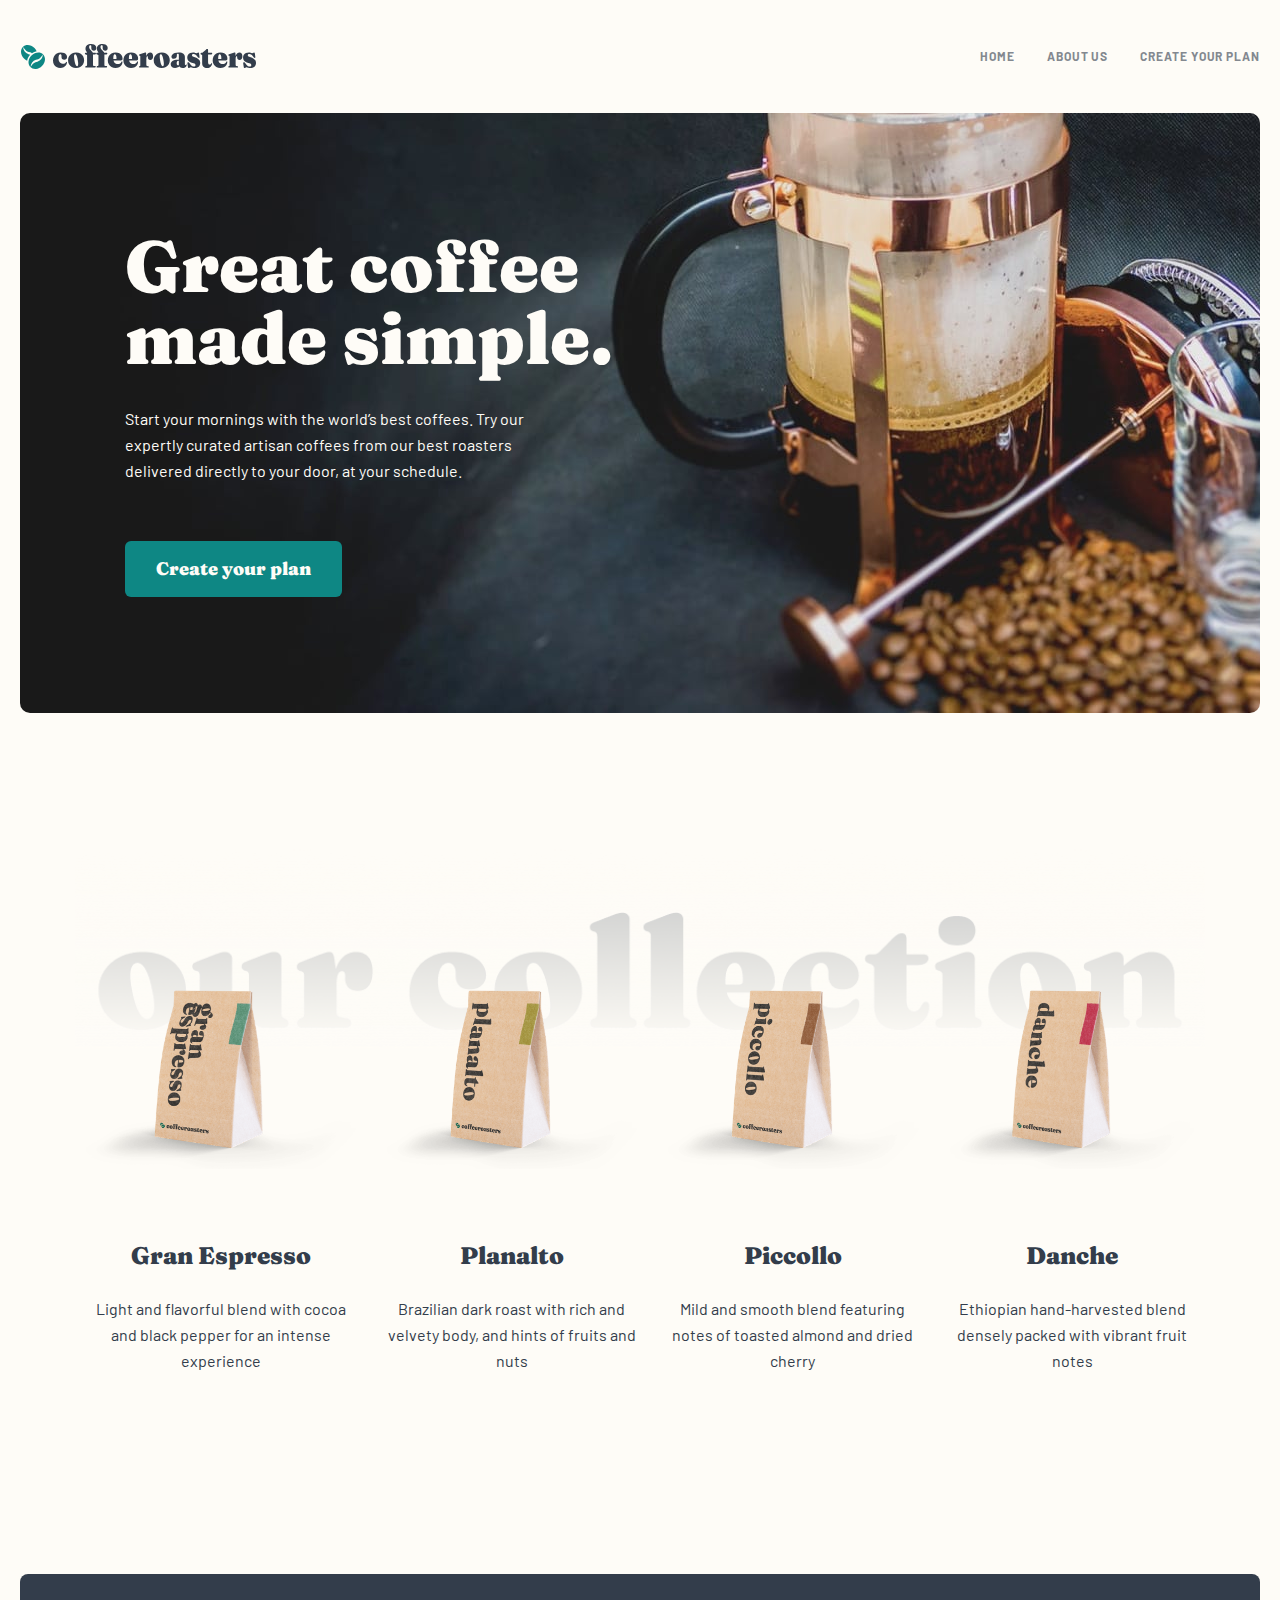
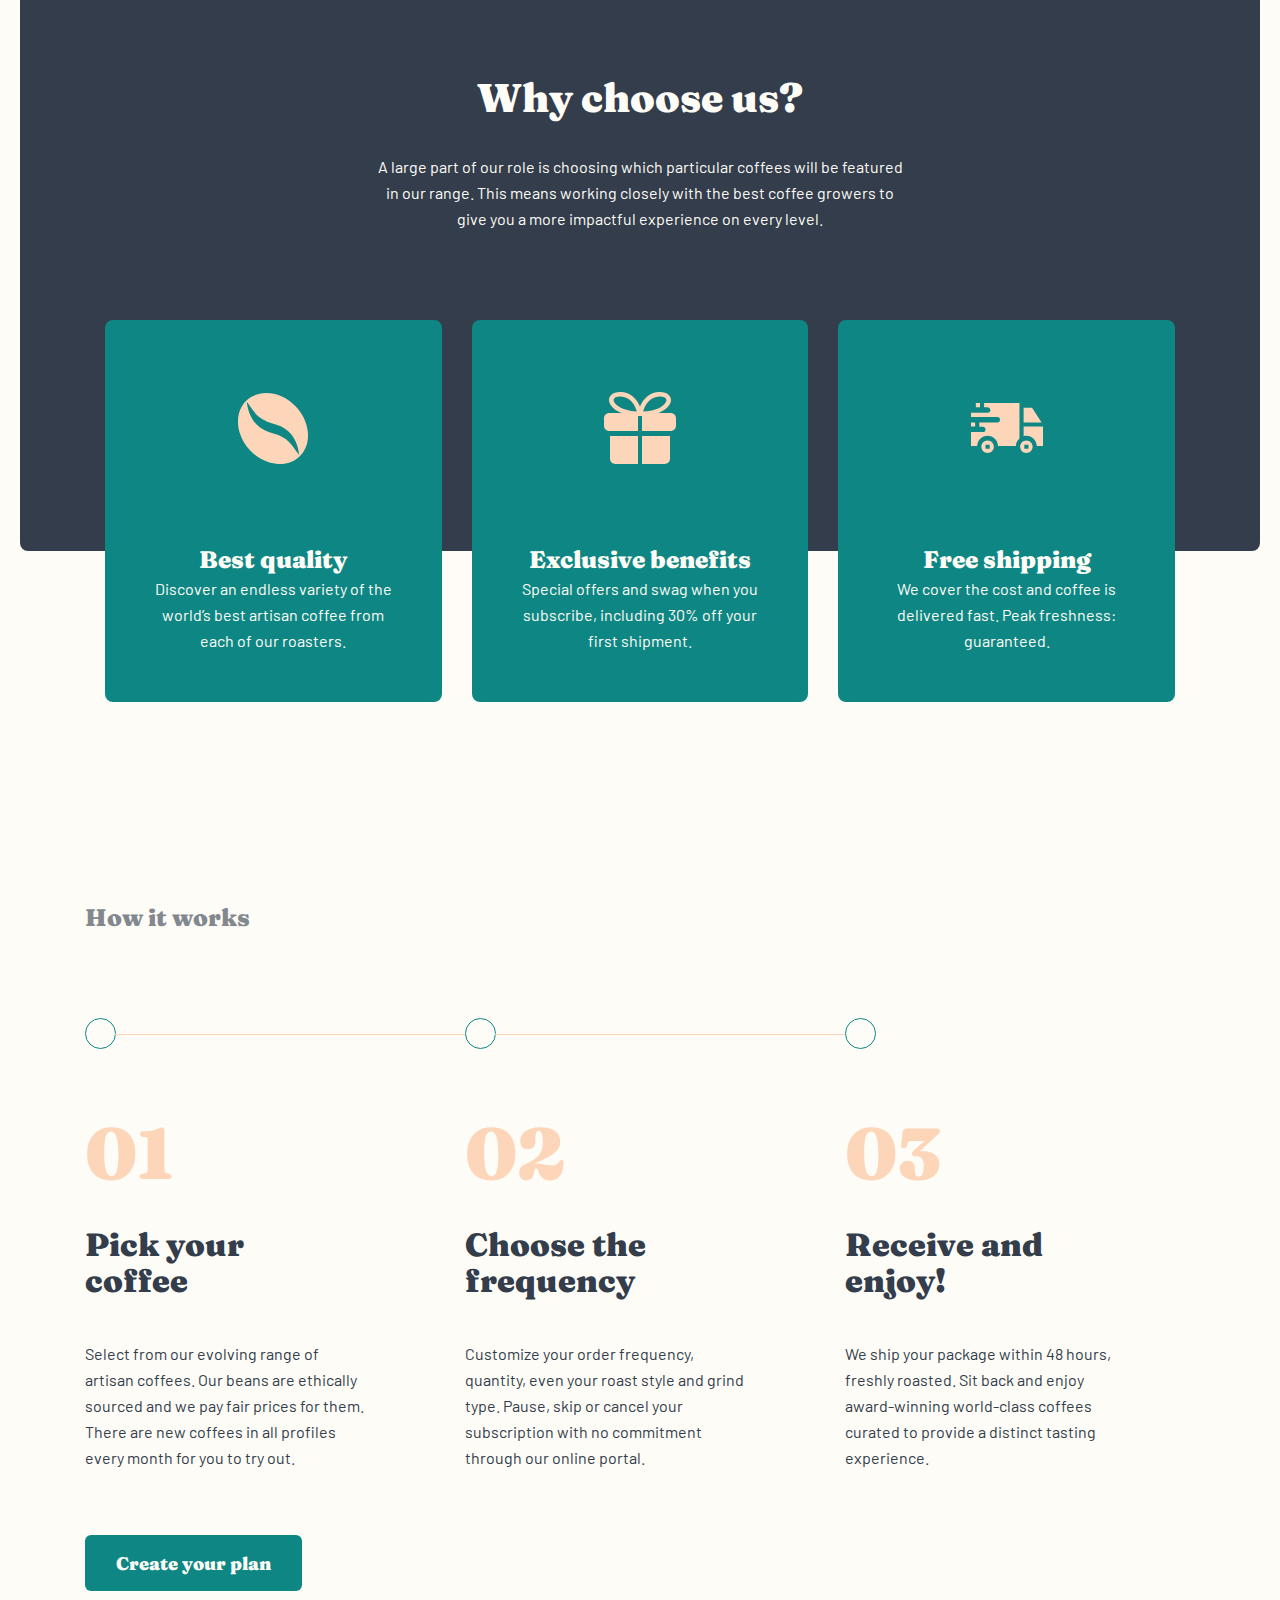
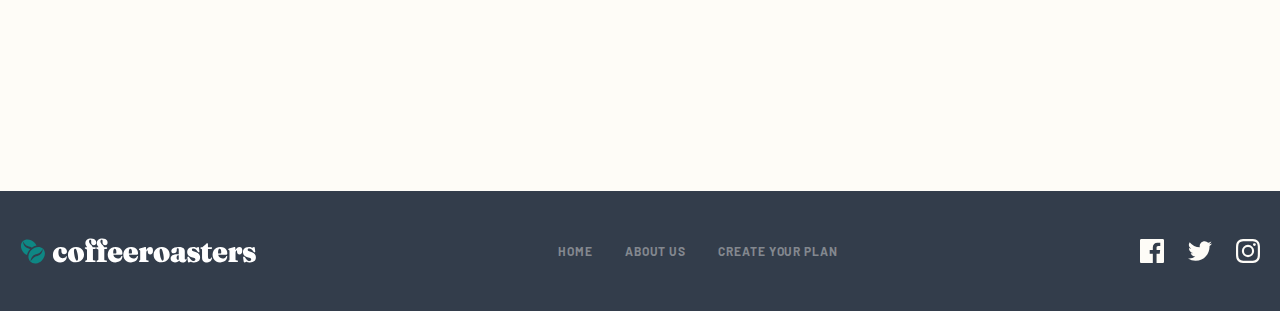
==== commit 56d6f430: "About-tablet не завершений" ====
--- a/index.html
+++ b/index.html
@@ -207,7 +207,7 @@
     </main>
 
     <footer class="container-out">
-      <div class="footer container-in">
+      <div class="footer ">
         <div class="logo">
           <a href="#"
             ><img
--- a/css/home-mobile.css
+++ b/css/home-mobile.css
@@ -208,6 +208,7 @@
     padding: 54px;
     justify-content: flex-start;
     gap: 48px;
+    margin-block-end: 72px;
     ul {
       padding-block-end: 0;
       flex-direction: column;
